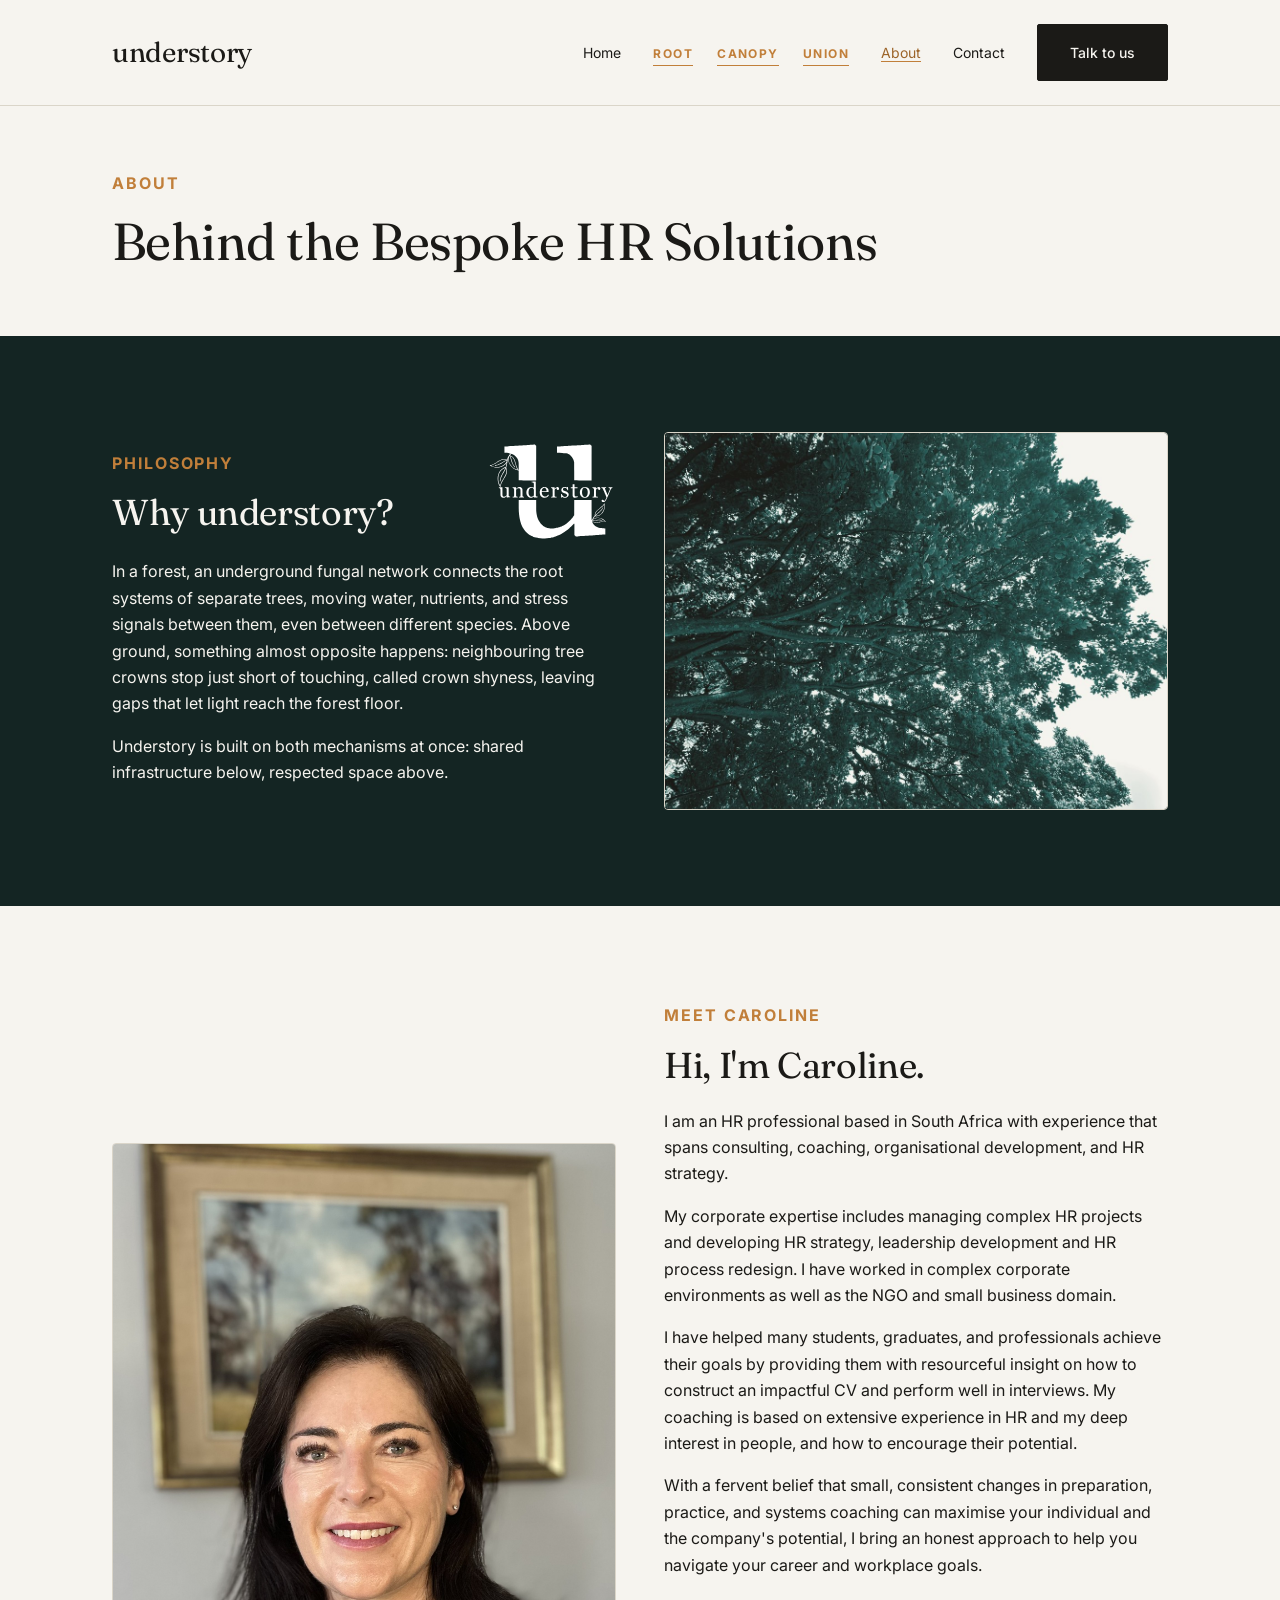
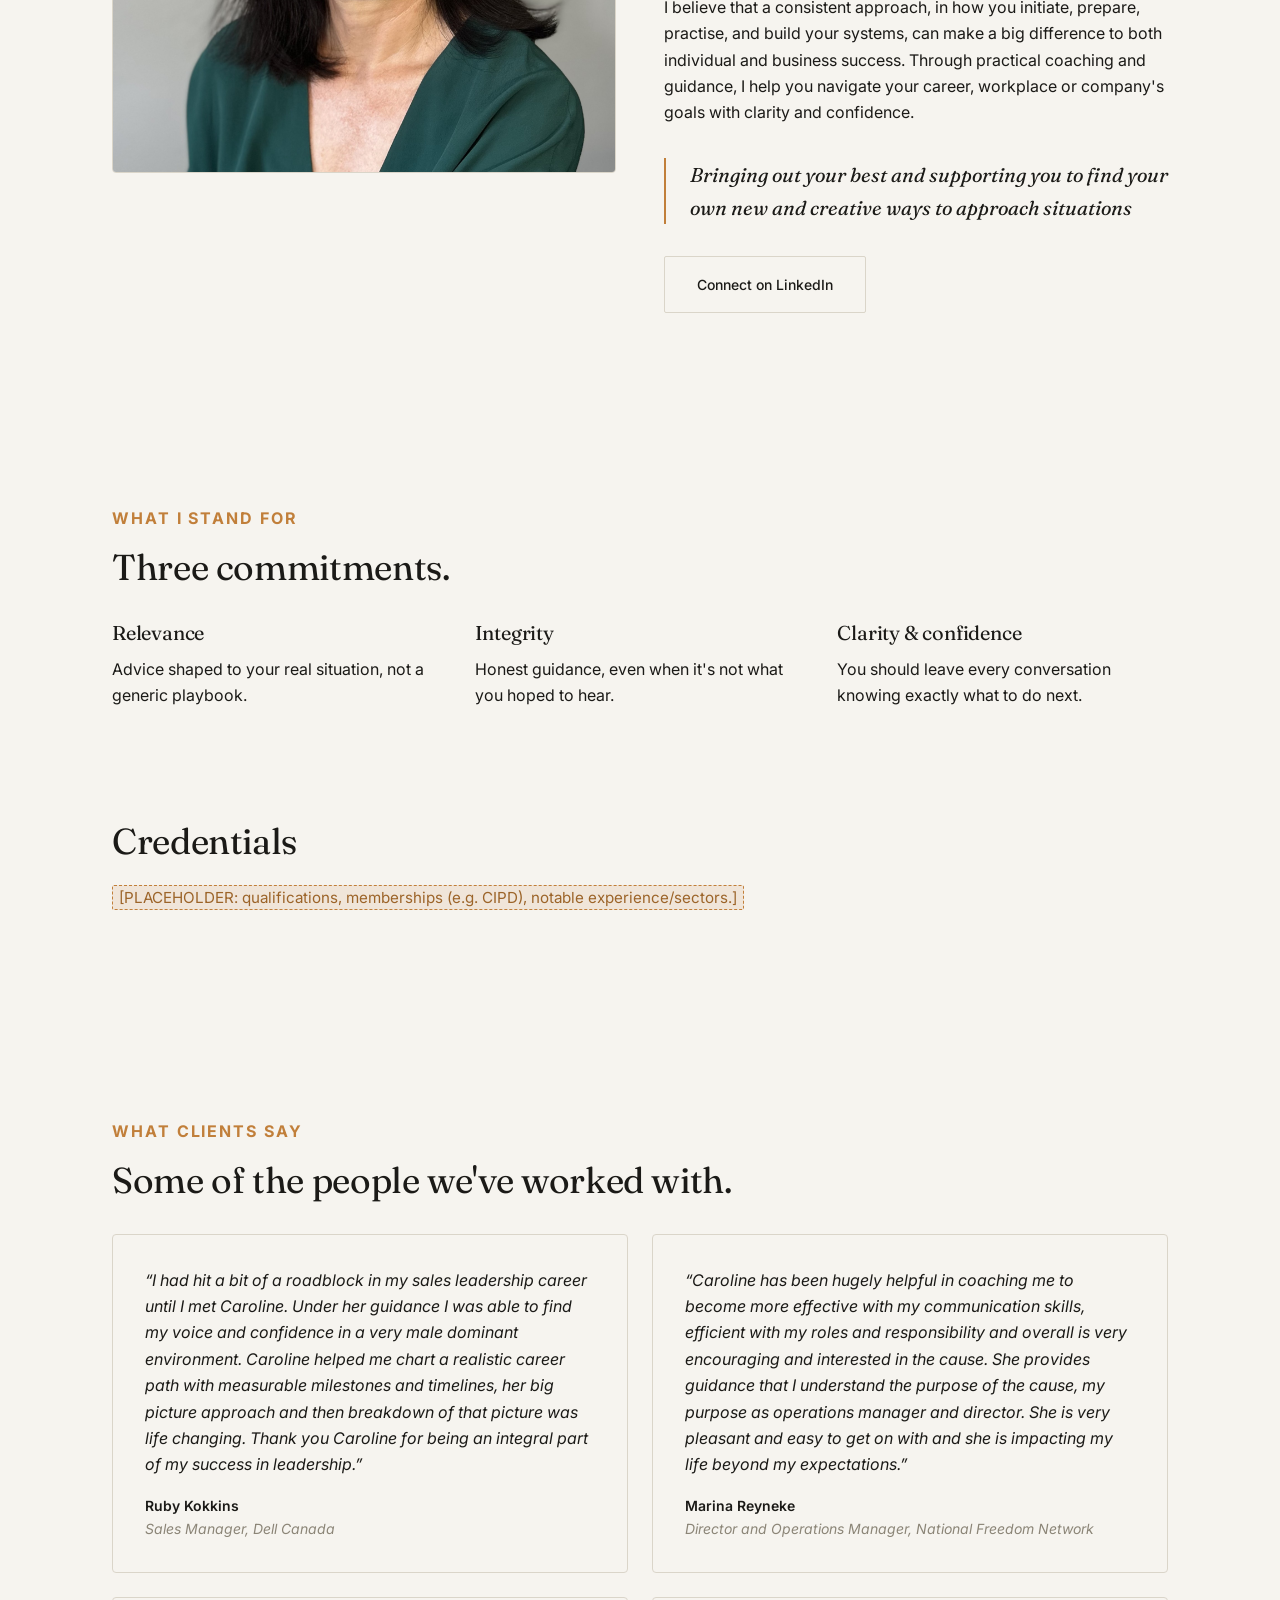
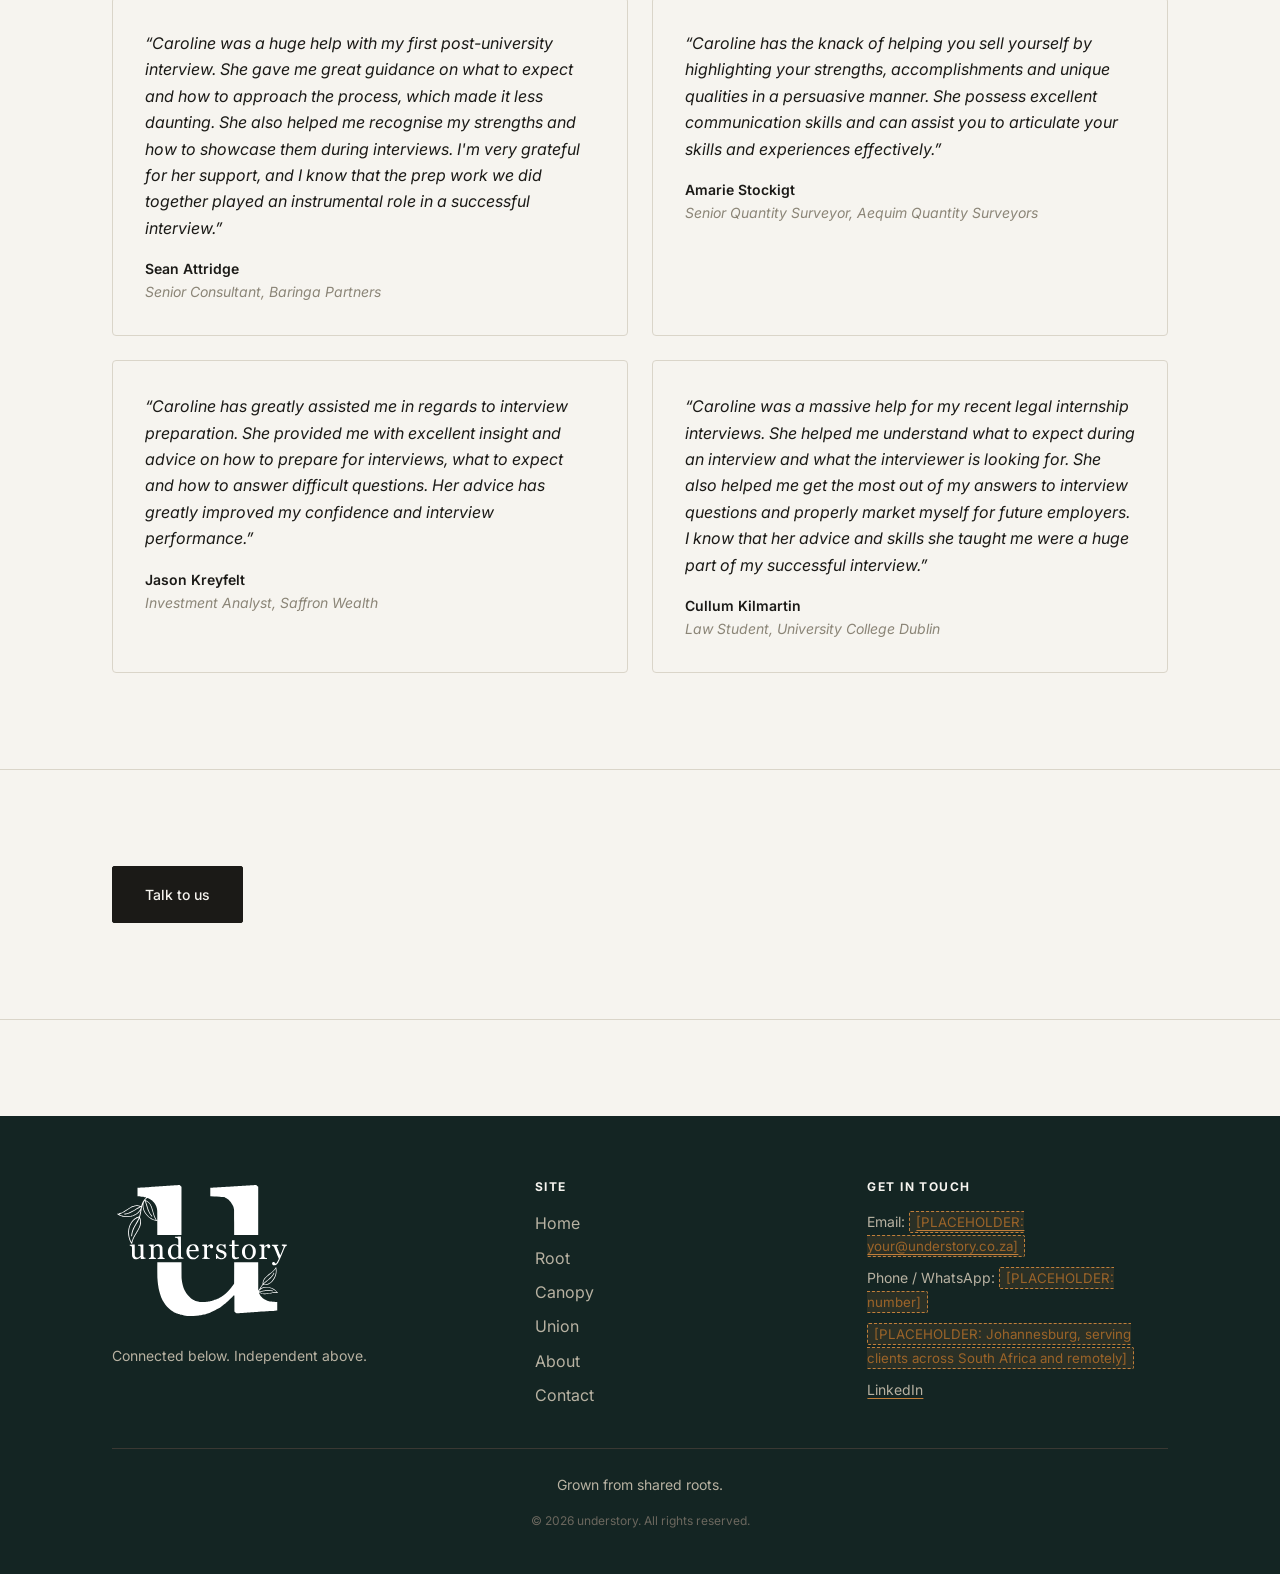
==== about.html @ 4c7e7eee "Add website stuffs" ====
<!DOCTYPE html>
<html lang="en-ZA">
<head>
<meta charset="UTF-8">
<meta name="viewport" content="width=device-width, initial-scale=1.0">
<title>About Caroline | HR Consultant at understory, South Africa</title>
<meta name="description" content="Meet Caroline, founder of understory: a South African HR consultant offering people strategy and career support, built on relevance, integrity, and practical advice.">
<!-- Update every YOURDOMAIN.co.za reference below once a real domain is chosen (matches the placeholder in /CNAME) -->
<link rel="canonical" href="https://YOURDOMAIN.co.za/about.html">
<meta property="og:type" content="profile">
<meta property="og:site_name" content="understory">
<meta property="og:title" content="About Caroline | HR Consultant at understory">
<meta property="og:description" content="Meet Caroline, founder of understory: a South African HR consultant offering people strategy and career support.">
<meta property="og:url" content="https://YOURDOMAIN.co.za/about.html">
<meta property="og:image" content="https://YOURDOMAIN.co.za/images/og-cover.jpg">
<meta name="twitter:card" content="summary_large_image">
<meta name="twitter:title" content="About Caroline | HR Consultant at understory">
<meta name="twitter:description" content="Meet Caroline, founder of understory: a South African HR consultant offering people strategy and career support.">
<meta name="twitter:image" content="https://YOURDOMAIN.co.za/images/og-cover.jpg">
<link rel="icon" type="image/svg+xml" href="images/favicon.svg">
<link rel="icon" type="image/png" href="images/favicon.png">
<link rel="preconnect" href="https://fonts.googleapis.com">
<link rel="preconnect" href="https://fonts.gstatic.com" crossorigin>
<link href="https://fonts.googleapis.com/css2?family=Fraunces:opsz,wght@9..144,300;9..144,400;9..144,500;9..144,600&family=Inter:wght@400;500;600;700&display=swap" rel="stylesheet">
<link rel="stylesheet" href="styles.css">
</head>
<body>

<header class="site-header">
  <div class="container">
    <a href="index.html" class="logo">understory</a>
    <nav class="main-nav" aria-label="Primary">
      <ul class="nav-links">
        <li><a href="index.html">Home</a></li>
        <li>
          <ul class="nav-services" aria-label="Service lines">
            <li><a href="services.html#root" class="service-label">Root</a></li>
            <li><a href="services.html#canopy" class="service-label">Canopy</a></li>
            <li><a href="services.html#union" class="service-label">Union</a></li>
          </ul>
        </li>
        <li><a href="about.html" aria-current="page">About</a></li>
        <li><a href="contact.html">Contact</a></li>
      </ul>
      <div class="nav-cta"><a href="contact.html" class="btn-primary">Talk to us</a></div>
    </nav>
    <button class="nav-toggle" aria-label="Toggle navigation menu" aria-expanded="false">
      <span></span><span></span><span></span>
    </button>
  </div>
</header>

<main>

  <section class="page-hero container">
    <span class="eyebrow">About</span>
    <h1>Behind the Bespoke HR Solutions</h1>
  </section>

  <!-- The one-time biology explanation (per brand guidelines §3: explained once, here, never re-referenced as jargon elsewhere) -->
  <section id="philosophy" class="section-tinted">
    <div class="container split reverse">
      <div>
        <div class="philosophy-head">
          <div>
            <span class="eyebrow">Philosophy</span>
            <h2>Why understory?</h2>
          </div>
          <img class="philosophy-logo" src="images/logo/understory-logo-white.svg" width="1439" height="1124" loading="lazy" alt="understory logo">
        </div>
        <p>In a forest, an underground fungal network connects the root systems of separate trees, moving water, nutrients, and stress signals between them, even between different species. Above ground, something almost opposite happens: neighbouring tree crowns stop just short of touching, called crown shyness, leaving gaps that let light reach the forest floor.</p>
        <p>Understory is built on both mechanisms at once: shared infrastructure below, respected space above.</p>
      </div>
      <div class="split-media">
        <figure class="photo-block" style="margin:0;">
          <img src="images/about-biology.jpg" width="800" height="600" loading="lazy"
               class="photo-crop ratio-4-3"
               alt="Duotone photograph looking up through a tree canopy, showing branches and gaps of open sky between crowns">
        </figure>
      </div>
    </div>
  </section>

  <section class="container split">
    <div class="split-media">
      <figure class="photo-block">
        <img src="images/caroline.jpg" width="800" height="1000" loading="lazy"
             class="photo-crop ratio-4-5"
             alt="Caroline, founder of understory">
      </figure>
    </div>
    <div>
      <span class="eyebrow">Meet Caroline</span>
      <h2>Hi, I'm Caroline.</h2>
      <p>I am an HR professional based in South Africa with experience that spans consulting, coaching, organisational development, and HR strategy.</p>
      <p>My corporate expertise includes managing complex HR projects and developing HR strategy, leadership development and HR process redesign. I have worked in complex corporate environments as well as the NGO and small business domain.</p>
      <p>I have helped many students, graduates, and professionals achieve their goals by providing them with resourceful insight on how to construct an impactful CV and perform well in interviews. My coaching is based on extensive experience in HR and my deep interest in people, and how to encourage their potential.</p>
      <p>With a fervent belief that small, consistent changes in preparation, practice, and systems coaching can maximise your individual and the company's potential, I bring an honest approach to help you navigate your career and workplace goals.</p>
      <p>I believe that a consistent approach, in how you initiate, prepare, practise, and build your systems, can make a big difference to both individual and business success. Through practical coaching and guidance, I help you navigate your career, workplace or company's goals with clarity and confidence.</p>
      <blockquote style="border-left:2px solid var(--color-accent); padding-left:var(--space-3); font-family:var(--font-display); font-style:italic; font-size:var(--text-lg); margin:var(--space-4) 0;">
        Bringing out your best and supporting you to find your own new and creative ways to approach situations
      </blockquote>
      <a href="https://www.linkedin.com/in/caroline-norton-2847018a/" target="_blank" rel="noopener" class="btn-secondary">Connect on LinkedIn</a>
    </div>
  </section>

  <!-- What I stand for -->
  <section class="container">
    <div class="section-heading"><span class="eyebrow">What I stand for</span><h2>Three commitments.</h2></div>
    <div class="value-props">
      <div class="value-prop">
        <h3>Relevance</h3>
        <p>Advice shaped to your real situation, not a generic playbook.</p>
      </div>
      <div class="value-prop">
        <h3>Integrity</h3>
        <p>Honest guidance, even when it's not what you hoped to hear.</p>
      </div>
      <div class="value-prop">
        <h3>Clarity &amp; confidence</h3>
        <p>You should leave every conversation knowing exactly what to do next.</p>
      </div>
    </div>
  </section>

  <!-- Credentials -->
  <section class="container" style="padding-top:0;">
    <h2>Credentials</h2>
    <p><span class="needs-text">[PLACEHOLDER: qualifications, memberships (e.g. CIPD), notable experience/sectors.]</span></p>
  </section>

  <!-- Testimonials -->
  <section class="container" id="testimonials">
    <div class="section-heading"><span class="eyebrow">What clients say</span><h2>Some of the people we've worked with.</h2></div>
    <div class="testimonial-grid">

      <blockquote class="testimonial-card">
        <p class="quote">&ldquo;I had hit a bit of a roadblock in my sales leadership career until I met Caroline. Under her guidance I was able to find my voice and confidence in a very male dominant environment. Caroline helped me chart a realistic career path with measurable milestones and timelines, her big picture approach and then breakdown of that picture was life changing. Thank you Caroline for being an integral part of my success in leadership.&rdquo;</p>
        <footer class="attribution">Ruby Kokkins<span>Sales Manager, Dell Canada</span></footer>
      </blockquote>

      <blockquote class="testimonial-card">
        <p class="quote">&ldquo;Caroline has been hugely helpful in coaching me to become more effective with my communication skills, efficient with my roles and responsibility and overall is very encouraging and interested in the cause. She provides guidance that I understand the purpose of the cause, my purpose as operations manager and director. She is very pleasant and easy to get on with and she is impacting my life beyond my expectations.&rdquo;</p>
        <footer class="attribution">Marina Reyneke<span>Director and Operations Manager, National Freedom Network</span></footer>
      </blockquote>

      <blockquote class="testimonial-card">
        <p class="quote">&ldquo;Caroline was a huge help with my first post-university interview. She gave me great guidance on what to expect and how to approach the process, which made it less daunting. She also helped me recognise my strengths and how to showcase them during interviews. I'm very grateful for her support, and I know that the prep work we did together played an instrumental role in a successful interview.&rdquo;</p>
        <footer class="attribution">Sean Attridge<span>Senior Consultant, Baringa Partners</span></footer>
      </blockquote>

      <blockquote class="testimonial-card">
        <p class="quote">&ldquo;Caroline has the knack of helping you sell yourself by highlighting your strengths, accomplishments and unique qualities in a persuasive manner. She possess excellent communication skills and can assist you to articulate your skills and experiences effectively.&rdquo;</p>
        <footer class="attribution">Amarie Stockigt<span>Senior Quantity Surveyor, Aequim Quantity Surveyors</span></footer>
      </blockquote>

      <blockquote class="testimonial-card">
        <p class="quote">&ldquo;Caroline has greatly assisted me in regards to interview preparation. She provided me with excellent insight and advice on how to prepare for interviews, what to expect and how to answer difficult questions. Her advice has greatly improved my confidence and interview performance.&rdquo;</p>
        <footer class="attribution">Jason Kreyfelt<span>Investment Analyst, Saffron Wealth</span></footer>
      </blockquote>

      <blockquote class="testimonial-card">
        <p class="quote">&ldquo;Caroline was a massive help for my recent legal internship interviews. She helped me understand what to expect during an interview and what the interviewer is looking for. She also helped me get the most out of my answers to interview questions and properly market myself for future employers. I know that her advice and skills she taught me were a huge part of my successful interview.&rdquo;</p>
        <footer class="attribution">Cullum Kilmartin<span>Law Student, University College Dublin</span></footer>
      </blockquote>

    </div>
  </section>

  <section class="cta-band">
    <div class="container">
      <a href="contact.html" class="btn-primary">Talk to us</a>
    </div>
  </section>

</main>

<footer class="site-footer">
  <div class="container">
    <div class="footer-grid">
      <div class="footer-brand">
        <a href="index.html" class="footer-logo" aria-label="understory home"><img src="images/logo/understory-logo-white.svg" width="180" height="141" alt="understory"></a>
        <p>Connected below. Independent above.</p>
      </div>
      <div>
        <h3>Site</h3>
        <ul class="footer-nav">
          <li><a href="index.html">Home</a></li>
          <li><a href="services.html#root">Root</a></li>
          <li><a href="services.html#canopy">Canopy</a></li>
          <li><a href="services.html#union">Union</a></li>
          <li><a href="about.html">About</a></li>
          <li><a href="contact.html">Contact</a></li>
        </ul>
      </div>
      <div>
        <h3>Get in touch</h3>
        <ul class="footer-contact">
          <li>Email: <a href="mailto:hello@understory.example"><span class="needs-text">[PLACEHOLDER: your@understory.co.za]</span></a></li>
          <li>Phone / WhatsApp: <span class="needs-text">[PLACEHOLDER: number]</span></li>
          <li><span class="needs-text">[PLACEHOLDER: Johannesburg, serving clients across South Africa and remotely]</span></li>
          <li><a href="https://www.linkedin.com/in/caroline-norton-2847018a/" target="_blank" rel="noopener">LinkedIn</a></li>
        </ul>
      </div>
    </div>
    <div class="footer-story">
      <p>Grown from shared roots.</p>
      <p class="copyright">&copy; 2026 understory. All rights reserved.</p>
    </div>
  </div>
</footer>

<script src="main.js"></script>
</body>
</html>
---- styles.css ----
/* ==========================================================================
   understory: shared stylesheet
   Tokens and component patterns per understory-brand-guidelines.md.
   Palette: warm ink/paper neutrals plus amber and teal accents (not green,
   see brand guide §4.2). Type: Fraunces (display), Inter (body), IBM Plex
   Mono (service-label / eyebrow accent only).
   ========================================================================== */

:root {
  /* Color */
  --color-ink: #1B1A17;
  --color-paper: #F6F4EF;
  --color-accent: #C17F3A;
  --color-accent-dark: #9C6429;
  --color-teal: #2F6B67;       /* secondary accent: passes AA for body text on paper (~5.5:1), unlike amber */
  --color-teal-dark: #1F4A47;
  --color-teal-deep: #142523;  /* near-ink: used for dark section backgrounds */
  --color-teal-light: #C9E4E0; /* pale teal: photo highlight tone */
  --color-teal-tint: #E2EFED;  /* very pale teal wash: light section backgrounds */
  --color-line: #DAD5C9;
  --color-muted: #8B8577;
  --color-muted-dark: #B8B2A2;
  --color-success: #4B7A51;
  --color-error: #B4483A;

  /* Type */
  --font-display: 'Fraunces', Georgia, serif;
  --font-body: 'Inter', -apple-system, BlinkMacSystemFont, sans-serif;
  --font-label: 'Inter', -apple-system, BlinkMacSystemFont, sans-serif; /* was IBM Plex Mono; swapped to a bold uppercase sans at the client's request, see README */
  --text-xs: 0.75rem;
  --text-sm: 0.875rem;
  --text-base: 1rem;
  --text-lg: 1.25rem;
  --text-xl: 1.75rem;
  --text-2xl: 2.25rem;
  --text-3xl: 3.25rem;

  /* Space */
  --space-1: 0.5rem;
  --space-2: 1rem;
  --space-3: 1.5rem;
  --space-4: 2rem;
  --space-5: 3rem;
  --space-6: 4rem;
  --space-7: 6rem;
  --space-8: 8rem;
  --content-max-width: 1120px;

  /* Shape */
  --radius-sm: 2px;
  --radius-md: 4px;
  --border-hairline: 1px solid var(--color-line);
}

/* ---------- Reset ---------- */
* { box-sizing: border-box; }
html { scroll-behavior: smooth; }
body {
  margin: 0;
  font-family: var(--font-body);
  font-size: var(--text-base);
  color: var(--color-ink);
  background: var(--color-paper);
  line-height: 1.65;
  -webkit-font-smoothing: antialiased;
}
img { max-width: 100%; display: block; }
a { color: var(--color-ink); text-decoration-color: var(--color-accent); text-underline-offset: 3px; }
a:hover, a:focus { color: var(--color-accent-dark); }
ul, ol { padding-left: 1.2em; }
h1, h2, h3 {
  font-family: var(--font-display);
  font-weight: 400;
  letter-spacing: -0.01em;
  line-height: 1.15;
  margin: 0 0 0.6em;
  color: var(--color-ink);
}
h1 { font-size: var(--text-3xl); }
h2 { font-size: var(--text-2xl); }
h3 { font-size: var(--text-xl); }
p { margin: 0 0 1em; }
section { padding-block: var(--space-7); }
.container { max-width: var(--content-max-width); margin-inline: auto; padding-inline: var(--space-4); }
.visually-hidden {
  position: absolute;
  width: 1px; height: 1px;
  overflow: hidden;
  clip: rect(0 0 0 0);
  white-space: nowrap;
}
:focus-visible { outline: 2px solid var(--color-accent); outline-offset: 2px; }

/* ---------- Eyebrow / service-label (specimen-label treatment) ---------- */
.eyebrow, .service-label {
  font-family: var(--font-label);
  font-weight: 700;
  text-transform: uppercase;
  letter-spacing: 0.12em;
  color: var(--color-accent);
}
.eyebrow { display: block; margin-bottom: var(--space-2); font-size: var(--text-base); }
.service-label {
  display: inline-block;
  font-size: var(--text-xs);
  border-bottom: 1px solid var(--color-accent);
  padding-bottom: 2px;
  text-decoration: none;
}
.service-label:hover { color: var(--color-accent-dark); border-color: var(--color-accent-dark); }

.service-trio {
  display: flex;
  gap: var(--space-3);
  align-items: baseline;
}

.specimen-caption {
  font-family: var(--font-label);
  font-size: var(--text-xs);
  text-transform: uppercase;
  letter-spacing: 0.1em;
  color: var(--color-muted);
  border-top: var(--border-hairline);
  padding-top: var(--space-1);
  margin-top: var(--space-2);
}

/* ---------- Buttons ---------- */
.btn-primary, .btn-secondary {
  display: inline-flex;
  align-items: center;
  gap: 0.5em;
  font-family: var(--font-body);
  font-weight: 500;
  font-size: var(--text-sm);
  padding: var(--space-2) var(--space-4);
  border-radius: var(--radius-sm);
  cursor: pointer;
  text-decoration: none;
  transition: background 0.15s ease, color 0.15s ease, border-color 0.15s ease;
}
.btn-primary {
  background: var(--color-ink);
  color: var(--color-paper);
  border: 1px solid var(--color-ink);
}
.btn-primary:hover, .btn-primary:focus {
  background: var(--color-accent-dark);
  border-color: var(--color-accent-dark);
  color: var(--color-paper);
}
.btn-secondary {
  background: transparent;
  color: var(--color-ink);
  border: var(--border-hairline);
}
.btn-secondary:hover, .btn-secondary:focus {
  border-color: var(--color-ink);
  color: var(--color-ink);
  background: var(--color-line);
}
/* On dark (ink) sections */
.on-ink .btn-secondary { color: var(--color-paper); border-color: var(--color-muted-dark); }
.on-ink .btn-secondary:hover { background: rgba(246,244,239,0.08); border-color: var(--color-paper); }

/* ---------- Header / Nav ---------- */
.site-header {
  position: sticky;
  top: 0;
  z-index: 100;
  background: var(--color-paper);
  border-bottom: var(--border-hairline);
}
.site-header .container {
  display: flex;
  align-items: center;
  justify-content: space-between;
  padding-block: var(--space-3);
}
.logo {
  font-family: var(--font-display);
  font-size: var(--text-xl);
  font-weight: 400;
  color: var(--color-ink);
  text-decoration: none;
  letter-spacing: -0.01em;
}
.logo:hover { color: var(--color-ink); }

.main-nav { display: flex; align-items: center; gap: var(--space-4); }
.nav-links {
  list-style: none;
  display: flex;
  align-items: baseline;
  gap: var(--space-4);
  margin: 0;
  padding: 0;
}
.nav-links a:not(.service-label) {
  color: var(--color-ink);
  font-family: var(--font-body);
  font-size: var(--text-sm);
  text-decoration: none;
}
.nav-links a:not(.service-label):hover,
.nav-links a[aria-current="page"]:not(.service-label) {
  color: var(--color-accent-dark);
  text-decoration: underline;
  text-decoration-color: var(--color-accent);
}
.nav-services { display: flex; gap: var(--space-3); align-items: baseline; list-style: none; margin: 0; padding: 0; }

.nav-toggle {
  display: none;
  flex-direction: column;
  justify-content: center;
  gap: 5px;
  width: 40px;
  height: 40px;
  border: none;
  background: transparent;
  cursor: pointer;
  padding: 0;
}
.nav-toggle span {
  display: block;
  height: 1.5px;
  width: 26px;
  background: var(--color-ink);
  transition: transform 0.2s ease, opacity 0.2s ease;
}
.nav-toggle[aria-expanded="true"] span:nth-child(1) { transform: translateY(6.5px) rotate(45deg); }
.nav-toggle[aria-expanded="true"] span:nth-child(2) { opacity: 0; }
.nav-toggle[aria-expanded="true"] span:nth-child(3) { transform: translateY(-6.5px) rotate(-45deg); }

/* ---------- Hero ---------- */
.hero { padding-block: var(--space-7) var(--space-6); }
.hero h1 { max-width: 16ch; }
.hero-head {
  display: grid;
  grid-template-columns: 1fr auto;
  align-items: center;
  gap: var(--space-5);
  margin-bottom: var(--space-4);
}
.hero-head h1 { margin-bottom: 0; }
.hero-mark { width: 300px; height: auto; }
.philosophy-head {
  display: flex;
  align-items: center;
  justify-content: space-between;
  flex-wrap: wrap;
  gap: var(--space-3);
  margin-bottom: var(--space-2);
}
.philosophy-head h2 { margin-bottom: 0; }
.philosophy-logo { width: 130px; height: auto; flex-shrink: 0; }
.hero .lead { font-size: var(--text-lg); max-width: 62ch; color: var(--color-ink); margin-bottom: var(--space-4); }
.hero-actions { display: flex; gap: var(--space-3); flex-wrap: wrap; }

.page-hero { padding-block: var(--space-6) var(--space-5); }
.page-hero h1 { margin-bottom: var(--space-2); }
.page-hero .lead { font-size: var(--text-lg); max-width: 62ch; }

/* ---------- Photo treatment (duotone specimen photography) ----------
   Crop-and-zoom, never stretch: object-fit:cover fills the box below by
   cropping the source image (which keeps its own native ratio in the
   file), so no photo is ever non-uniformly scaled to fit. */
.photo-block { margin: var(--space-4) 0; } /* reset the UA default figure margin (1em 40px), which was shrinking the image below its column's full width */
.photo-crop {
  display: block;
  width: 100%;
  height: auto; /* required so aspect-ratio below can compute height; otherwise the width/height HTML attributes (kept for layout-shift prevention) force a mismatched box */
  border-radius: var(--radius-md);
  border: var(--border-hairline);
  object-fit: cover;
  object-position: center;
}
.photo-crop.ratio-4-3 { aspect-ratio: 4 / 3; }
.photo-crop.ratio-3-2 { aspect-ratio: 3 / 2; }
.photo-crop.ratio-7-2 { aspect-ratio: 7 / 2; } /* wide banner: 3.5:1 */
.photo-crop.ratio-4-5 { aspect-ratio: 4 / 5; } /* portrait headshot */
.photo-crop.size-half { max-width: 560px; margin-inline: auto; } /* roughly half the 1120px content column, centred rather than left-stuck */

/* ---------- Placeholder image boxes ---------- */
.img-placeholder {
  display: flex;
  align-items: center;
  justify-content: center;
  text-align: center;
  background: var(--color-line);
  border: 1px dashed var(--color-muted);
  border-radius: var(--radius-md);
  color: var(--color-muted);
  font-size: var(--text-sm);
  padding: var(--space-3);
  min-height: 220px;
  line-height: 1.5;
}
.img-placeholder strong { display: block; color: var(--color-ink); margin-bottom: 4px; }
.img-placeholder.small { min-height: 120px; }

/* ---------- Divider ---------- */
.divider { border: none; border-top: var(--border-hairline); margin-block: var(--space-6); }

/* ---------- Cards ---------- */
.card {
  background: var(--color-paper);
  border: var(--border-hairline);
  border-radius: var(--radius-md);
  padding: var(--space-4);
}

/* ---------- Positioning band ---------- */
.positioning-band { text-align: left; }
.positioning-band p { max-width: 72ch; font-size: var(--text-lg); }

/* ---------- Service line cards (Root / Canopy / Union teaser) ---------- */
.service-grid {
  display: grid;
  grid-template-columns: repeat(3, 1fr);
  gap: var(--space-4);
  margin-top: var(--space-4);
}
.service-card {
  border: var(--border-hairline);
  border-radius: var(--radius-md);
  padding: var(--space-4);
  display: flex;
  flex-direction: column;
  gap: var(--space-2);
}
.service-card h3 { font-size: var(--text-lg); margin-bottom: 0; }
.service-card p { color: var(--color-ink); margin-bottom: var(--space-2); }
.service-card .service-label { align-self: flex-start; }

/* ---------- Who is this for (audience grid) ---------- */
.section-tinted { background: var(--color-teal-deep); color: var(--color-paper); }
.section-tinted h2, .section-tinted h3 { color: var(--color-paper); }
.section-tinted .eyebrow { color: var(--color-accent); }
.section-heading { margin-bottom: var(--space-4); }

/* ---------- Light teal band (homepage "What we do") ---------- */
.section-teal-tint { background: var(--color-teal-tint); }

.audience-grid {
  display: grid;
  grid-template-columns: repeat(4, 1fr);
  gap: var(--space-3);
}
.audience-card {
  border: 1px solid var(--color-muted-dark);
  border-radius: var(--radius-md);
  padding: var(--space-3);
}
.audience-card h3 { font-size: var(--text-base); font-family: var(--font-body); font-weight: 600; margin-bottom: var(--space-2); }
.audience-card ul {
  list-style: none;
  padding: 0;
  margin: 0;
  font-size: var(--text-sm);
  color: var(--color-muted-dark);
}
.audience-card li { margin-bottom: var(--space-1); padding-left: 1em; position: relative; }
.audience-card li::before { content: '\2013'; position: absolute; left: 0; color: var(--color-accent); }

/* ---------- Two-column split ---------- */
.split {
  display: grid;
  grid-template-columns: 1fr 1fr;
  gap: var(--space-5);
  align-items: center;
}
.split.reverse { grid-template-columns: 1fr 1fr; }
.split.reverse .split-media { order: 2; }

/* ---------- Value props ---------- */
.value-props {
  display: grid;
  grid-template-columns: repeat(3, 1fr);
  gap: var(--space-4);
}
.value-prop h3 { font-size: var(--text-lg); }

/* ---------- Testimonials ---------- */
.testimonial-grid {
  display: grid;
  grid-template-columns: repeat(2, 1fr);
  gap: var(--space-3);
}
.testimonial-card {
  border: var(--border-hairline);
  border-radius: var(--radius-md);
  padding: var(--space-4);
  margin: 0;
}
.testimonial-card p.quote { font-style: italic; margin-bottom: var(--space-2); }
.testimonial-card .attribution { font-weight: 600; font-size: var(--text-sm); }
.testimonial-card .attribution span { display: block; font-weight: 400; font-style: italic; color: var(--color-muted); }

/* ---------- Closing CTA band (light, bordered) ---------- */
.cta-band {
  border-top: var(--border-hairline);
  border-bottom: var(--border-hairline);
  text-align: left;
}
.cta-band p { max-width: 60ch; color: var(--color-muted); }

/* ---------- Services page blocks ---------- */
.service-block { padding-block: var(--space-6); }
.service-block + .service-block { border-top: var(--border-hairline); }
.service-block h2 { margin-bottom: var(--space-1); }
.offering-cards {
  display: grid;
  grid-template-columns: repeat(2, 1fr);
  gap: var(--space-4);
  margin-top: var(--space-4);
}
.offering-card { border: var(--border-hairline); border-radius: var(--radius-md); padding: var(--space-4); }
.offering-card .service-label { margin-bottom: var(--space-2); }

.steps-list {
  list-style: none;
  padding: 0;
  display: grid;
  grid-template-columns: repeat(3, 1fr);
  gap: var(--space-4);
  margin: var(--space-4) 0;
}
.steps-list li {
  border: var(--border-hairline);
  border-radius: var(--radius-md);
  padding: var(--space-4);
}

/* ---------- Contact page ---------- */
.contact-layout {
  display: grid;
  grid-template-columns: 1.2fr 0.8fr;
  gap: var(--space-5);
  padding-block: var(--space-3) var(--space-8);
  align-items: flex-start;
}
.contact-form { display: grid; gap: var(--space-3); }
.form-field { display: grid; gap: 6px; }
.form-field label { font-family: var(--font-body); font-weight: 600; font-size: var(--text-sm); color: var(--color-ink); }
.form-field input,
.form-field select,
.form-field textarea {
  font-family: var(--font-body);
  font-size: var(--text-base);
  padding: var(--space-2);
  border: var(--border-hairline);
  border-radius: var(--radius-sm);
  background: var(--color-paper);
  color: var(--color-ink);
}
.form-field input:focus,
.form-field select:focus,
.form-field textarea:focus {
  outline: none;
  border-color: var(--color-accent);
  box-shadow: 0 0 0 3px rgba(193,127,58,0.15);
}
.honeypot-field { position: absolute; left: -9999px; }
.form-reassurance { font-size: var(--text-sm); color: var(--color-muted); margin-top: 4px; }
.contact-details { border: var(--border-hairline); border-radius: var(--radius-md); padding: var(--space-4); }
.contact-details h2 { font-size: var(--text-lg); }
.contact-details ul { list-style: none; padding: 0; margin: 0; }
.contact-details li { margin-bottom: var(--space-2); }
.contact-details .steps { margin-top: var(--space-4); padding-top: var(--space-4); border-top: var(--border-hairline); }

/* ---------- Footer ---------- */
.site-footer { background: var(--color-teal-deep); color: var(--color-muted-dark); padding-block: var(--space-6) var(--space-4); margin-top: var(--space-7); }
.footer-grid { display: grid; grid-template-columns: 1.3fr 1fr 1fr; gap: var(--space-4); margin-bottom: var(--space-4); }
.footer-grid h3 { color: var(--color-paper); font-family: var(--font-label); font-weight: 700; font-size: var(--text-xs); letter-spacing: 0.12em; text-transform: uppercase; margin-bottom: var(--space-2); }
.footer-logo { display: inline-block; margin-bottom: var(--space-2); }
.footer-logo img { width: 180px; height: auto; }
.footer-brand p { color: var(--color-muted-dark); font-size: var(--text-sm); }
.footer-nav { list-style: none; padding: 0; margin: 0; }
.footer-nav li { margin-bottom: var(--space-1); }
.footer-nav a { color: var(--color-muted-dark); text-decoration: none; }
.footer-nav a:hover { color: var(--color-paper); }
.footer-contact { list-style: none; padding: 0; margin: 0; font-size: var(--text-sm); }
.footer-contact li { margin-bottom: var(--space-1); color: var(--color-muted-dark); }
.footer-contact a { color: var(--color-muted-dark); }
.footer-contact a:hover { color: var(--color-paper); }
.footer-story { border-top: 1px solid #3a3833; padding-top: var(--space-3); font-size: var(--text-sm); color: var(--color-muted-dark); text-align: center; }
.footer-story .copyright { margin-top: var(--space-1); color: #6b675e; font-size: var(--text-xs); }

/* ---------- Placeholder text callouts ---------- */
.needs-text {
  background: rgba(193,127,58,0.12);
  border: 1px dashed var(--color-accent);
  color: var(--color-accent-dark);
  padding: 2px 6px;
  border-radius: var(--radius-sm);
  font-size: 0.95em;
}
.on-ink .needs-text { color: var(--color-accent); }

/* ---------- Responsive ---------- */
@media (max-width: 900px) {
  .two-col,
  .value-props,
  .split,
  .split.reverse,
  .testimonial-grid,
  .offering-cards,
  .steps-list,
  .contact-layout,
  .footer-grid,
  .service-grid {
    grid-template-columns: 1fr;
  }
  .split.reverse .split-media { order: 0; }
  .audience-grid { grid-template-columns: repeat(2, 1fr); }
}

@media (max-width: 720px) {
  .hero-head { grid-template-columns: 1fr; gap: var(--space-3); }
  .hero-mark { width: 160px; }
  .main-nav .nav-links,
  .main-nav .nav-cta {
    display: none;
  }
  .main-nav.open .nav-links {
    display: flex;
    flex-direction: column;
    align-items: flex-start;
    gap: var(--space-2);
    position: absolute;
    top: 100%;
    left: 0;
    right: 0;
    background: var(--color-paper);
    border-bottom: var(--border-hairline);
    padding: var(--space-3) var(--space-4) var(--space-4);
  }
  .main-nav.open .nav-services { flex-direction: row; }
  .main-nav.open .nav-cta { display: flex; padding: 0 var(--space-4) var(--space-4); }
  .site-header .container { position: relative; }
  .nav-toggle { display: flex; }
  .audience-grid { grid-template-columns: 1fr; }
}
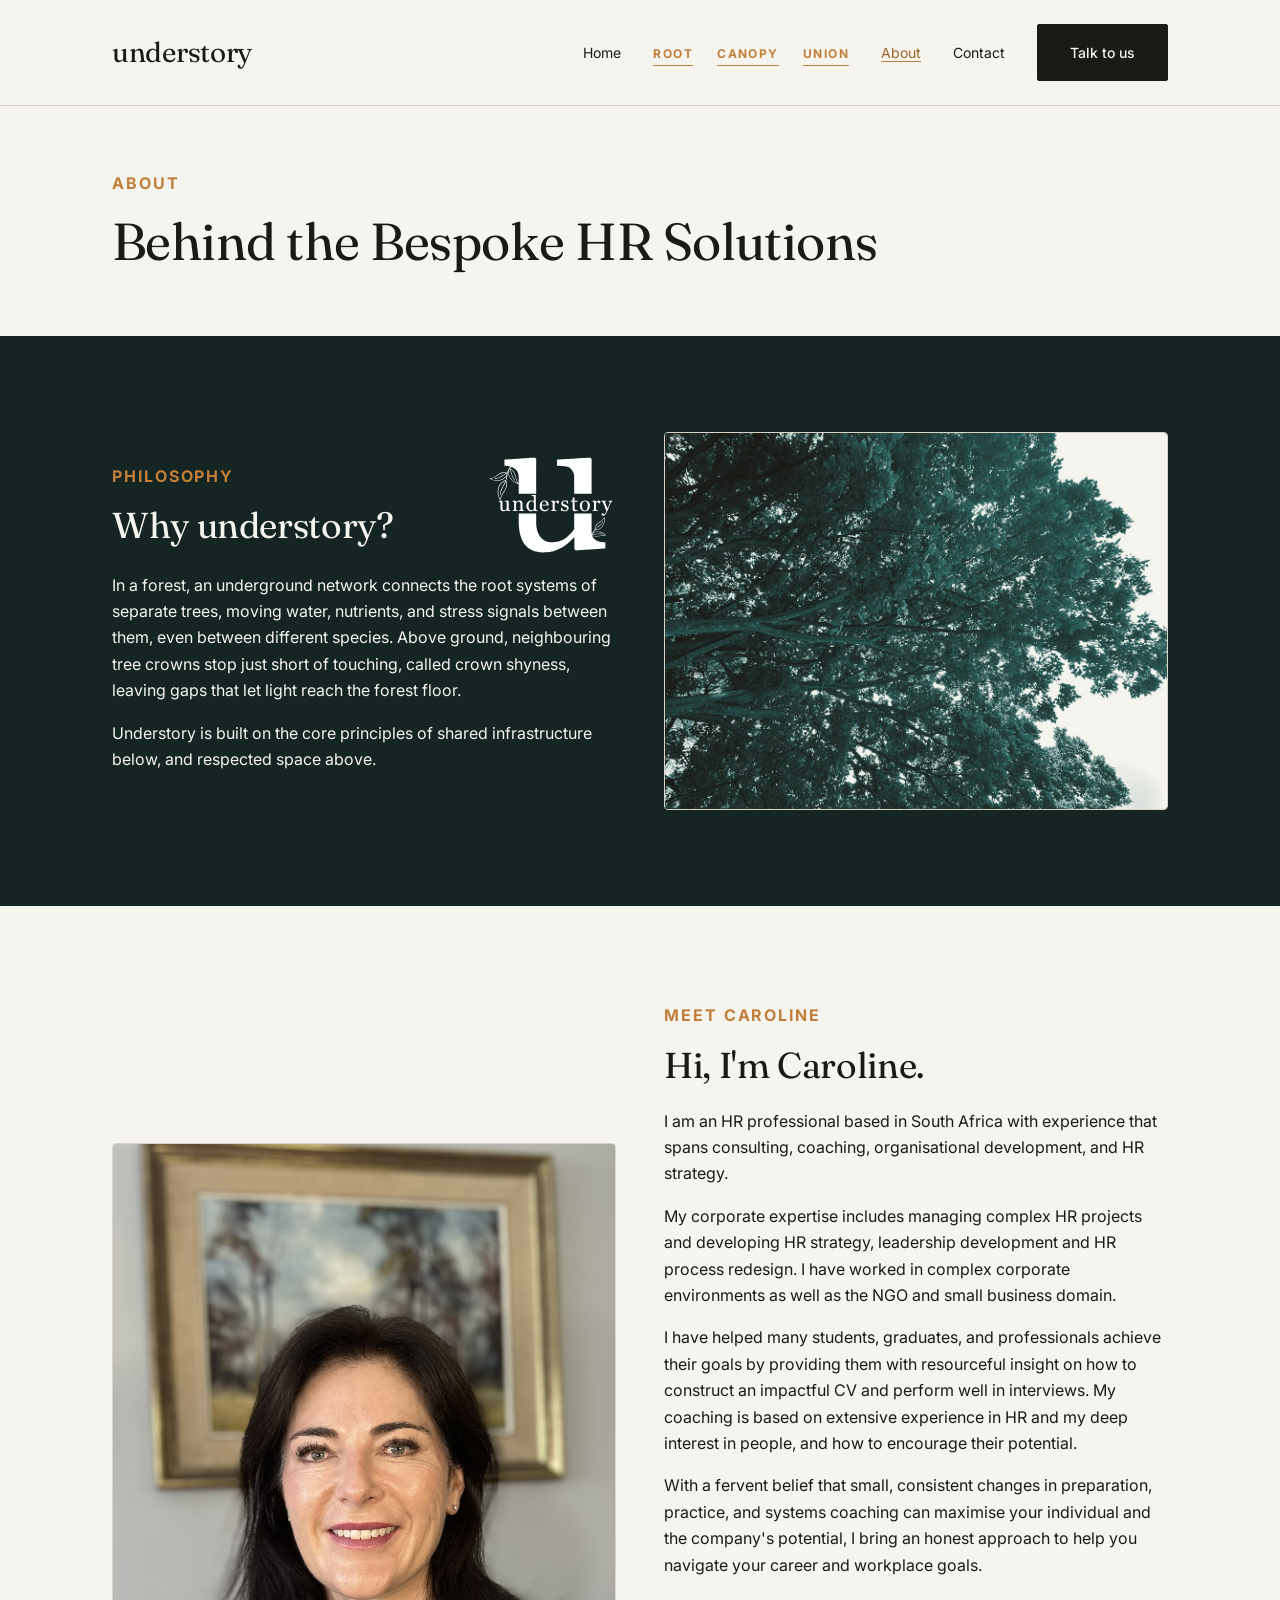
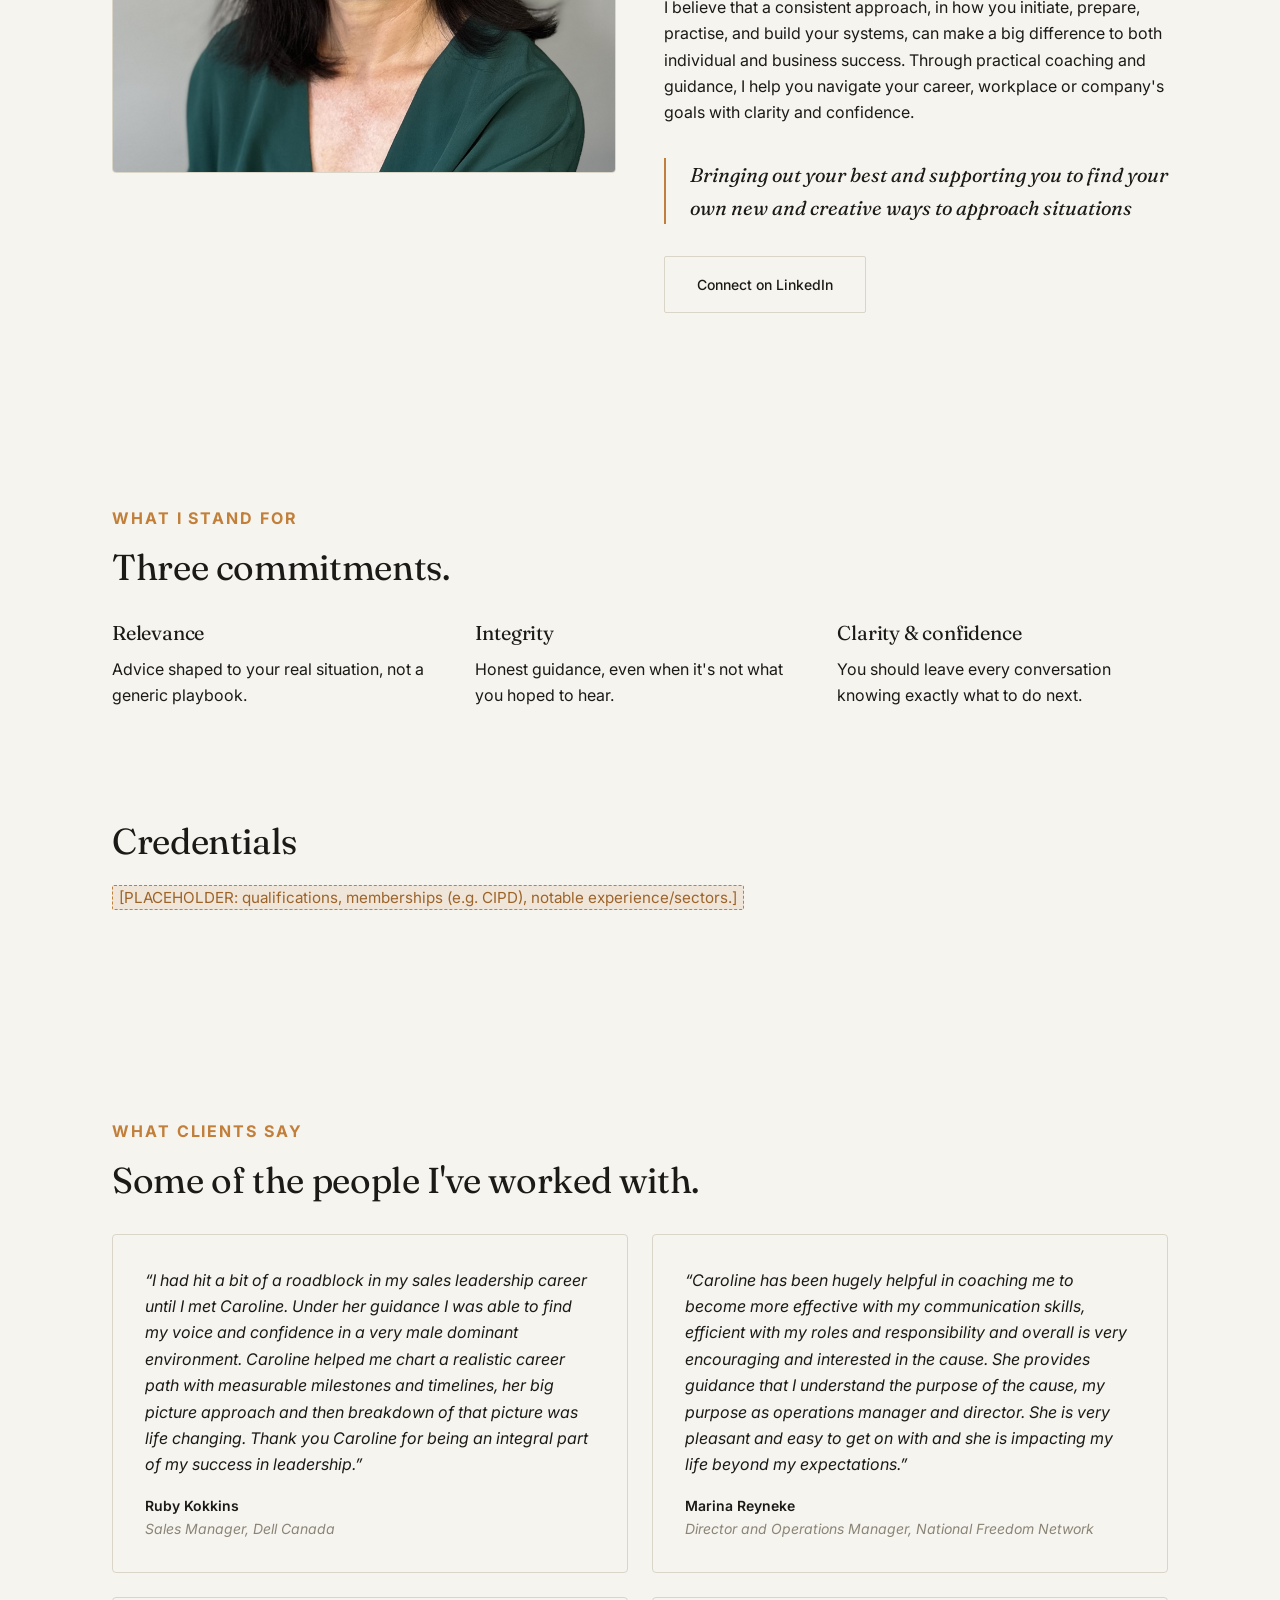
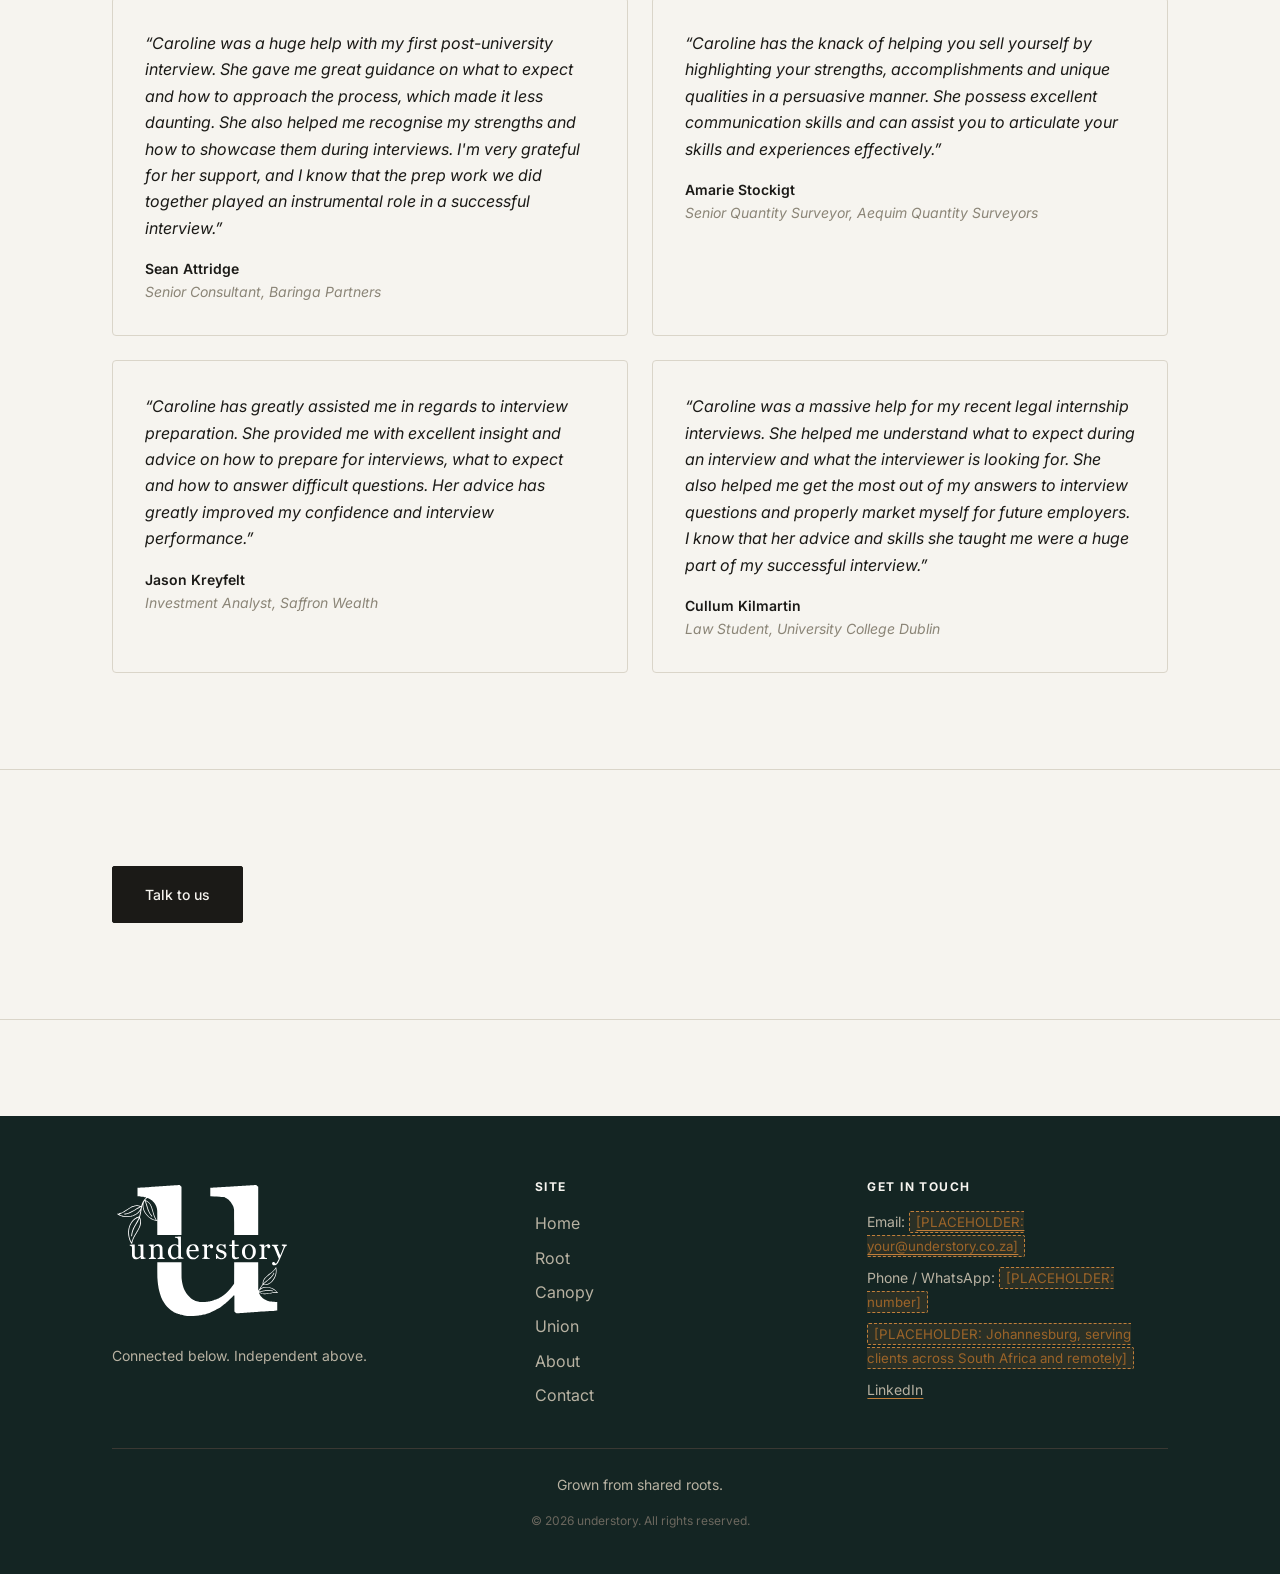
==== commit fc818cae: "Changes to copy on about page" ====
--- a/about.html
+++ b/about.html
@@ -68,8 +68,8 @@
           </div>
           <img class="philosophy-logo" src="images/logo/understory-logo-white.svg" width="1439" height="1124" loading="lazy" alt="understory logo">
         </div>
-        <p>In a forest, an underground fungal network connects the root systems of separate trees, moving water, nutrients, and stress signals between them, even between different species. Above ground, something almost opposite happens: neighbouring tree crowns stop just short of touching, called crown shyness, leaving gaps that let light reach the forest floor.</p>
-        <p>Understory is built on both mechanisms at once: shared infrastructure below, respected space above.</p>
+        <p>In a forest, an underground network connects the root systems of separate trees, moving water, nutrients, and stress signals between them, even between different species. Above ground, neighbouring tree crowns stop just short of touching, called crown shyness, leaving gaps that let light reach the forest floor.</p>
+        <p>Understory is built on the core principles of shared infrastructure below, and respected space above.</p>
       </div>
       <div class="split-media">
         <figure class="photo-block" style="margin:0;">
@@ -131,7 +131,7 @@
 
   <!-- Testimonials -->
   <section class="container" id="testimonials">
-    <div class="section-heading"><span class="eyebrow">What clients say</span><h2>Some of the people we've worked with.</h2></div>
+    <div class="section-heading"><span class="eyebrow">What clients say</span><h2>Some of the people I've worked with.</h2></div>
     <div class="testimonial-grid">
 
       <blockquote class="testimonial-card">
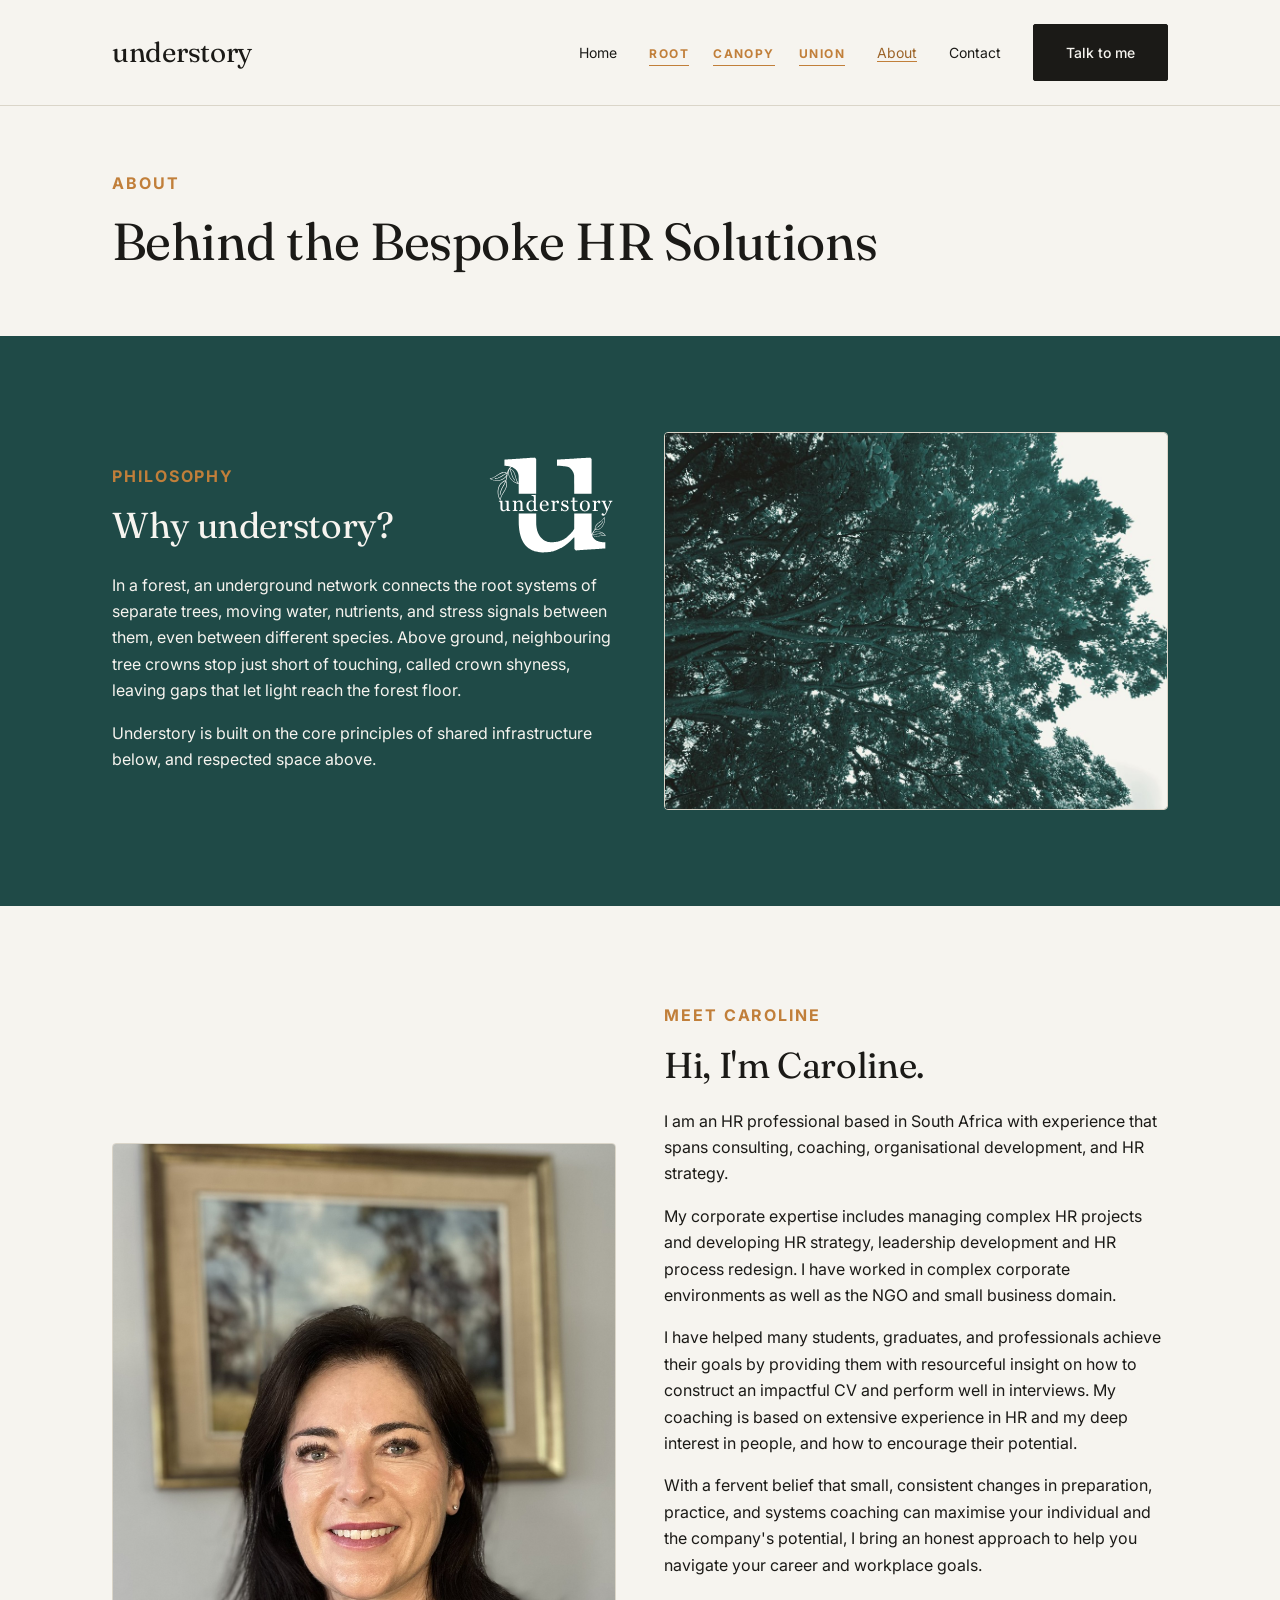
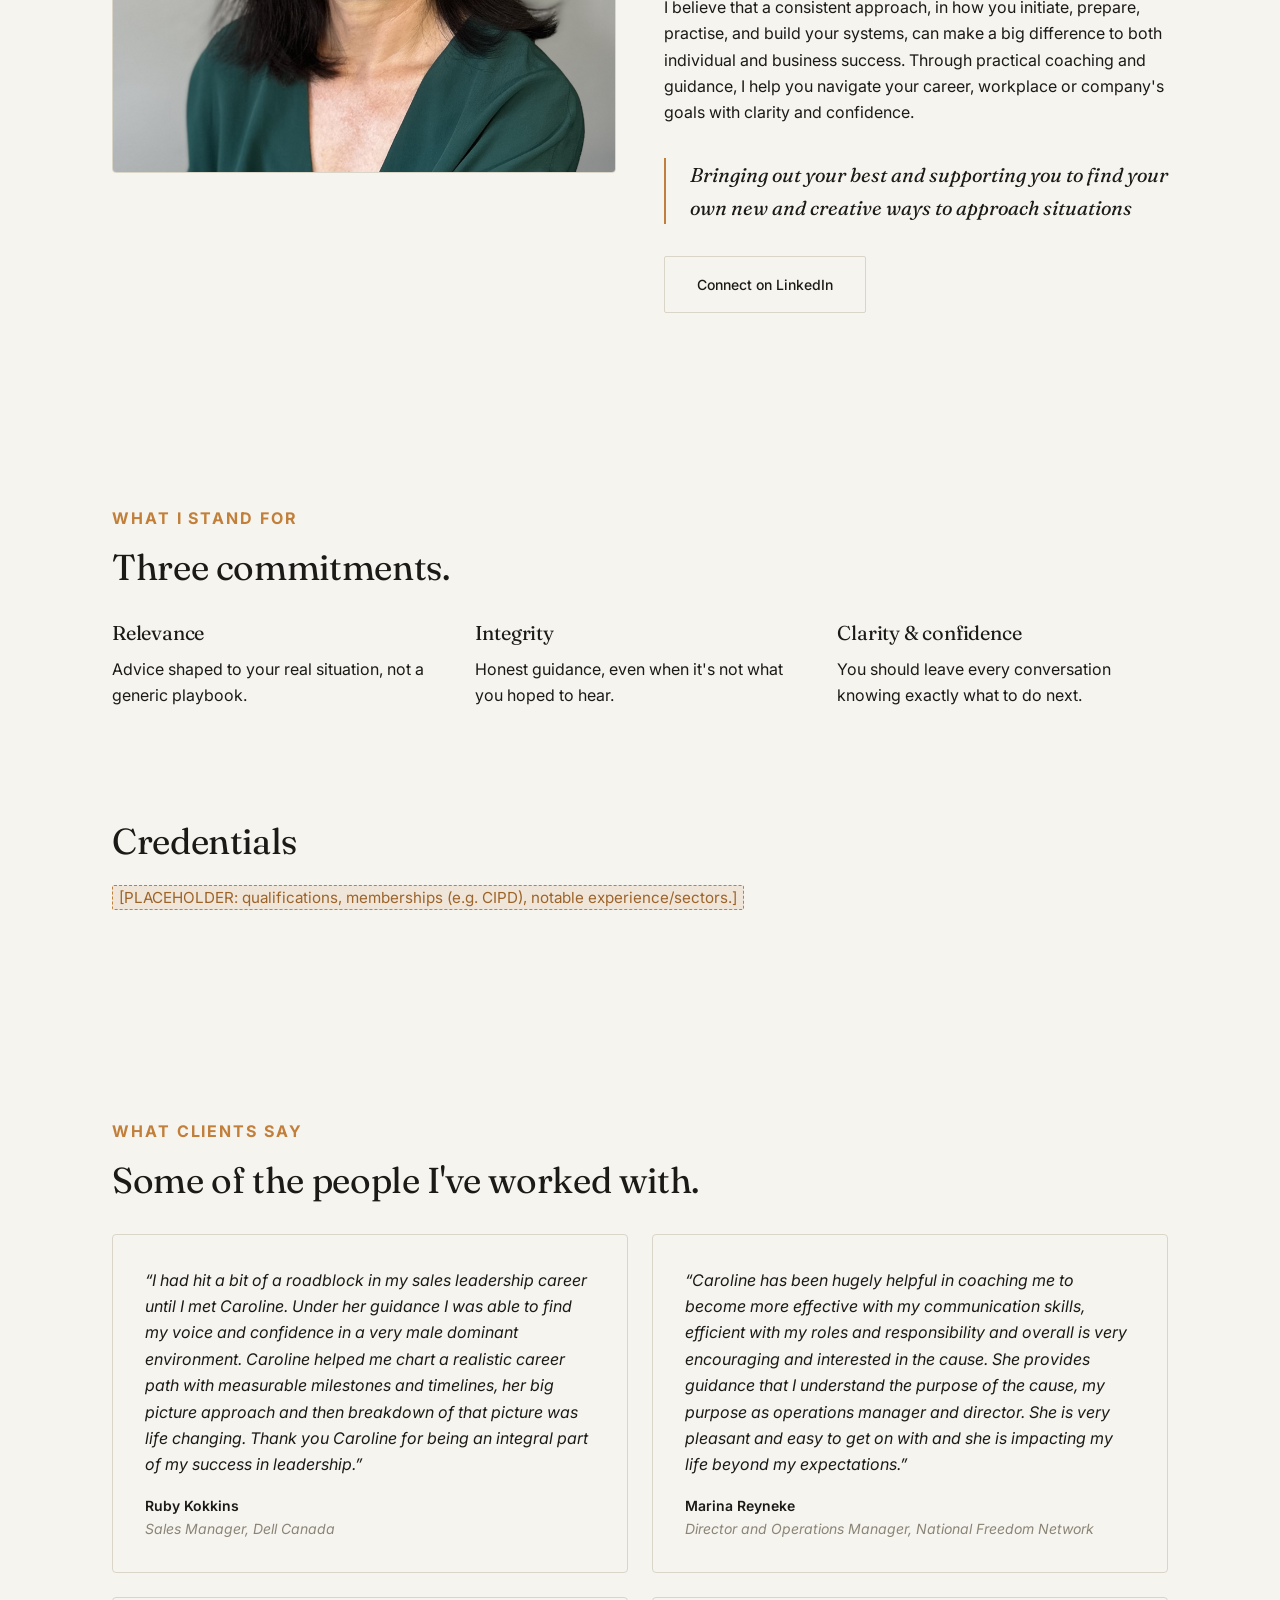
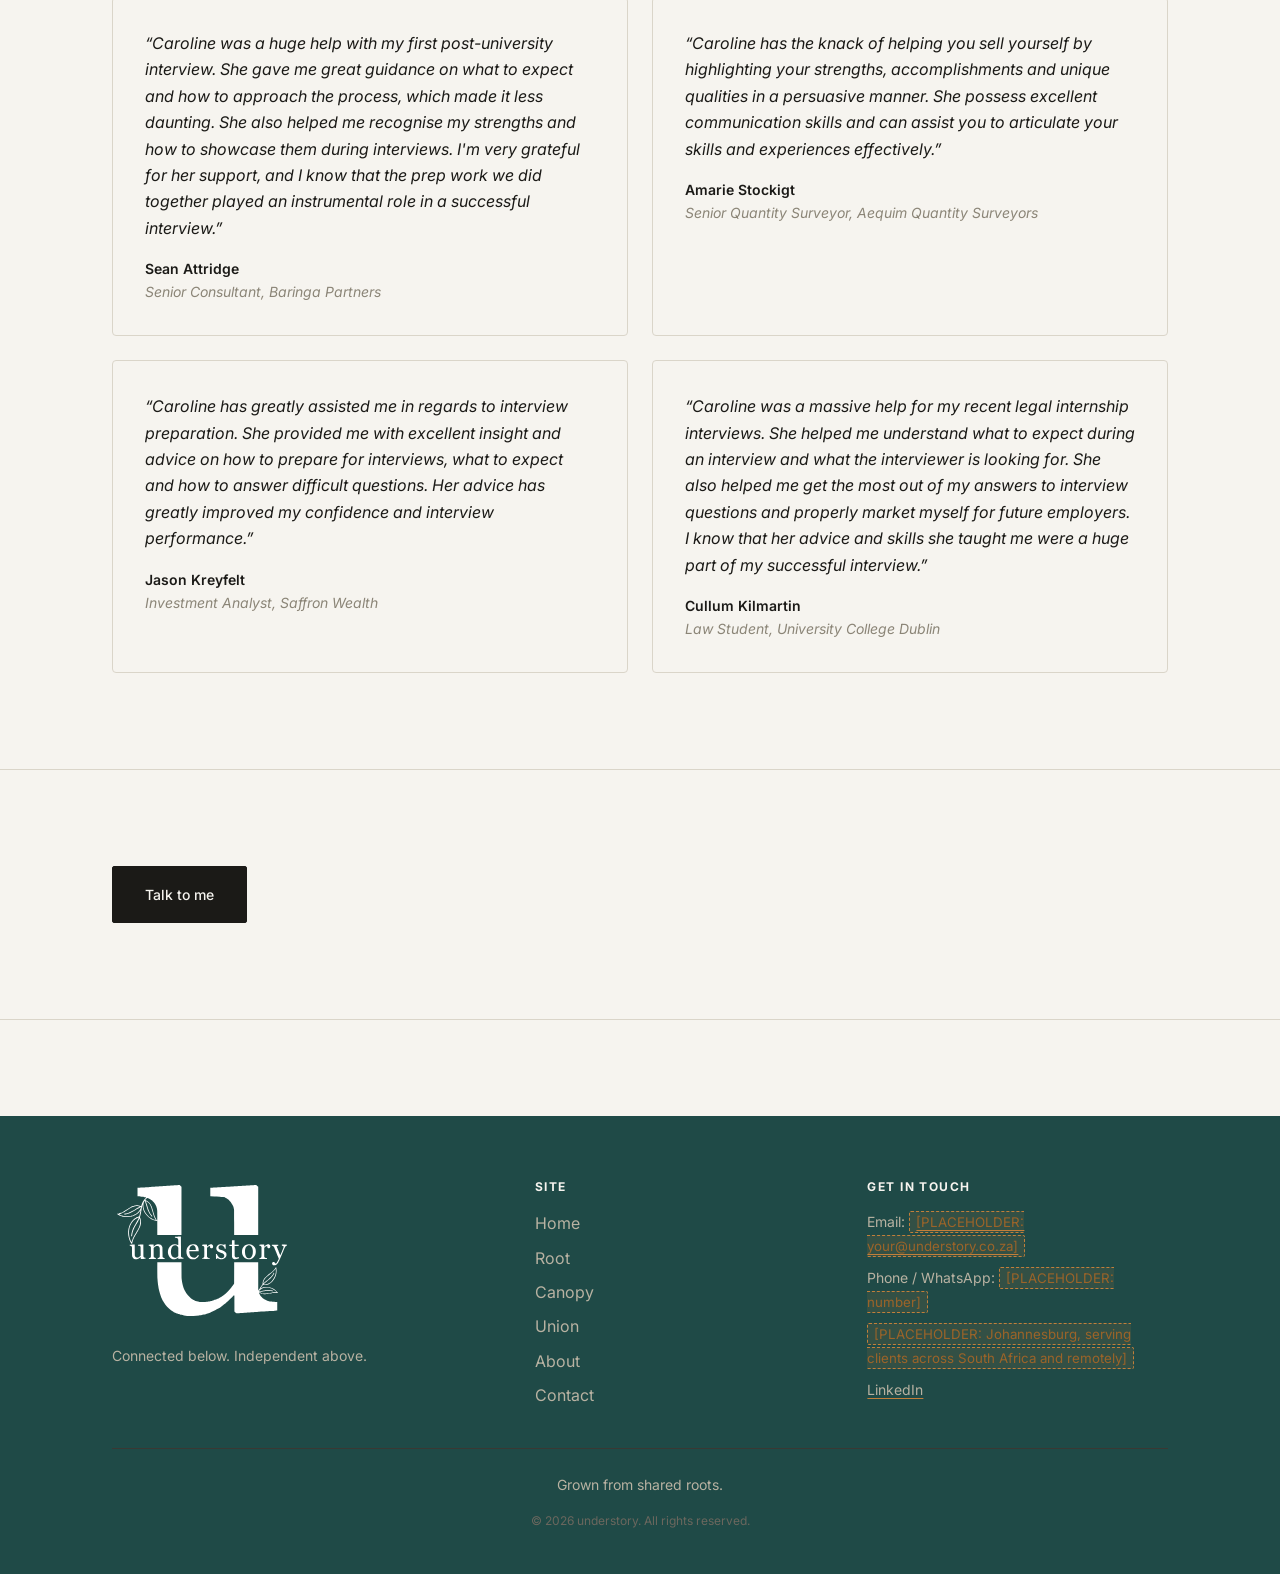
==== commit 97a630a9: "We->I/me" ====
--- a/about.html
+++ b/about.html
@@ -42,7 +42,7 @@
         <li><a href="about.html" aria-current="page">About</a></li>
         <li><a href="contact.html">Contact</a></li>
       </ul>
-      <div class="nav-cta"><a href="contact.html" class="btn-primary">Talk to us</a></div>
+      <div class="nav-cta"><a href="contact.html" class="btn-primary">Talk to me</a></div>
     </nav>
     <button class="nav-toggle" aria-label="Toggle navigation menu" aria-expanded="false">
       <span></span><span></span><span></span>
@@ -169,7 +169,7 @@
 
   <section class="cta-band">
     <div class="container">
-      <a href="contact.html" class="btn-primary">Talk to us</a>
+      <a href="contact.html" class="btn-primary">Talk to me</a>
     </div>
   </section>
 
--- a/styles.css
+++ b/styles.css
@@ -13,8 +13,8 @@
   --color-accent: #C17F3A;
   --color-accent-dark: #9C6429;
   --color-teal: #2F6B67;       /* secondary accent: passes AA for body text on paper (~5.5:1), unlike amber */
-  --color-teal-dark: #1F4A47;
-  --color-teal-deep: #142523;  /* near-ink: used for dark section backgrounds */
+  --color-teal-dark: #326E63;
+  --color-teal-deep: #1F4A47;  /* near-ink: used for dark section backgrounds */ 
   --color-teal-light: #C9E4E0; /* pale teal: photo highlight tone */
   --color-teal-tint: #E2EFED;  /* very pale teal wash: light section backgrounds */
   --color-line: #DAD5C9;
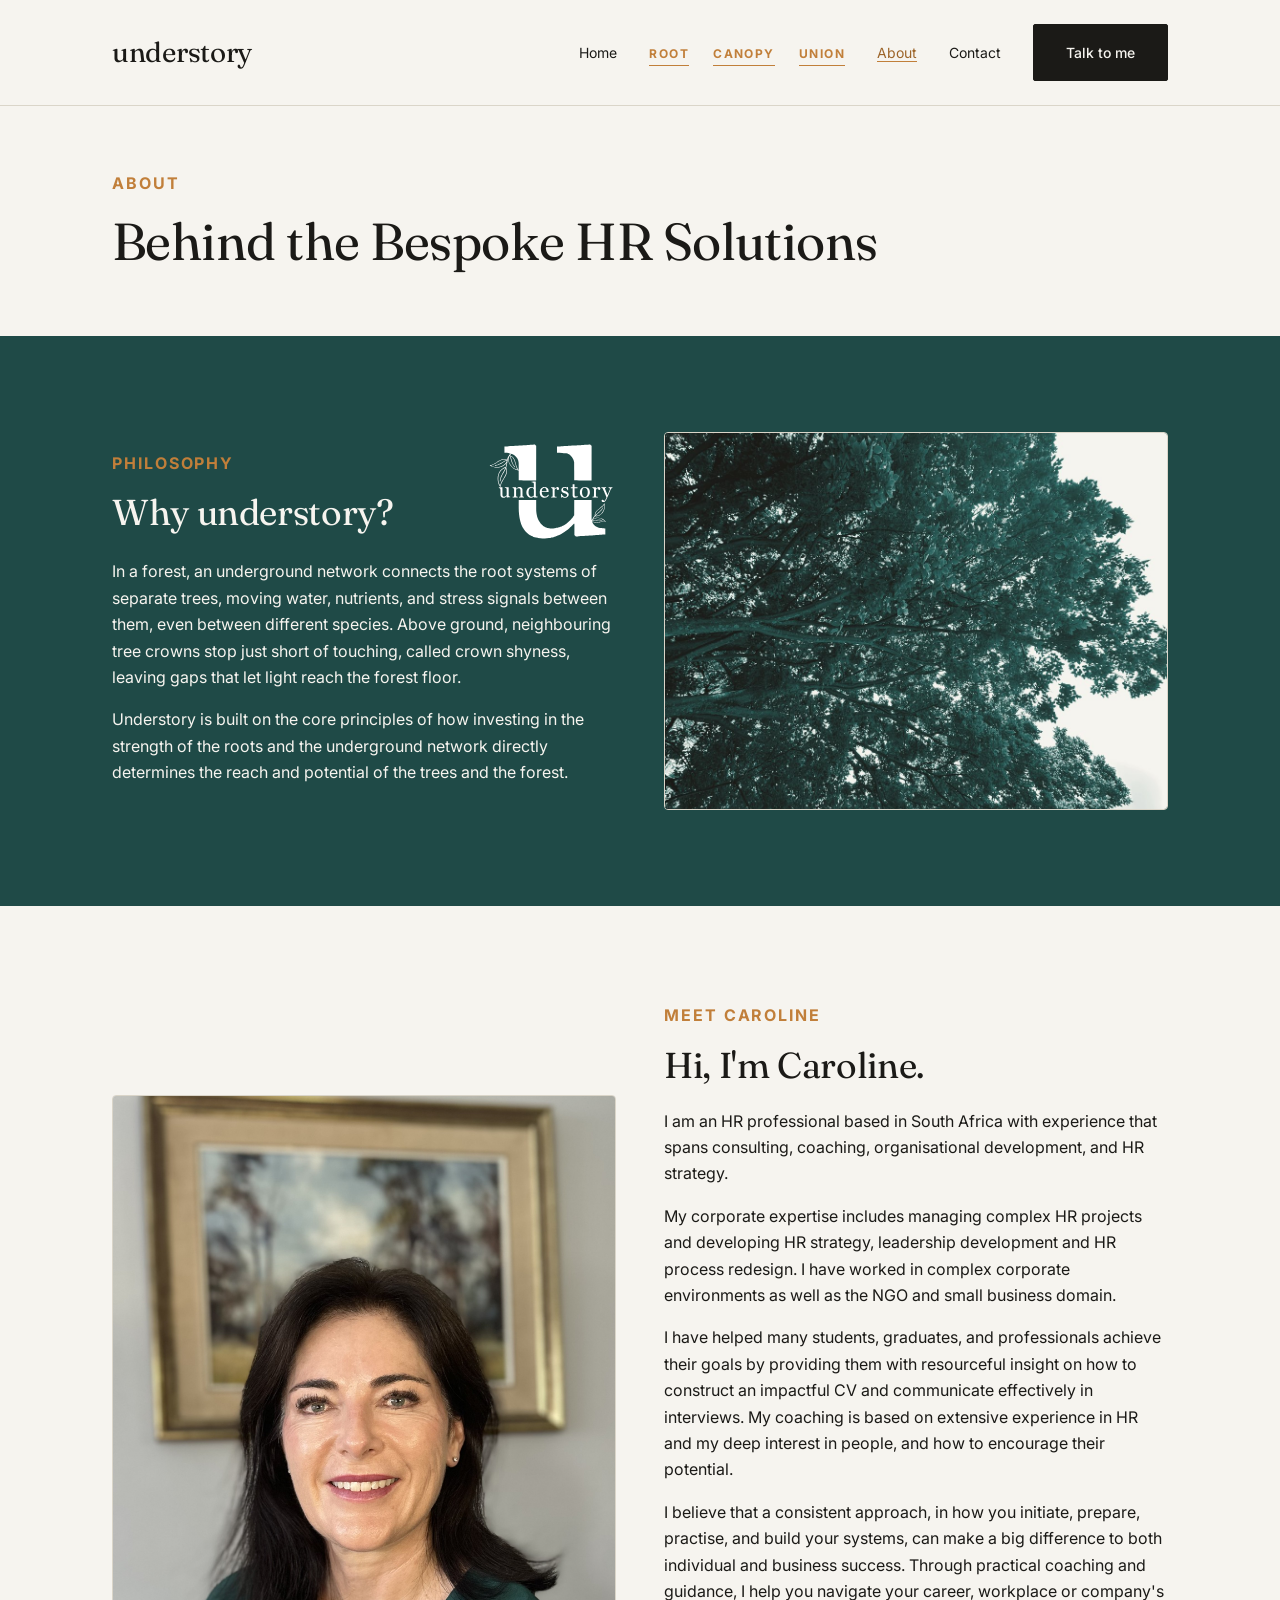
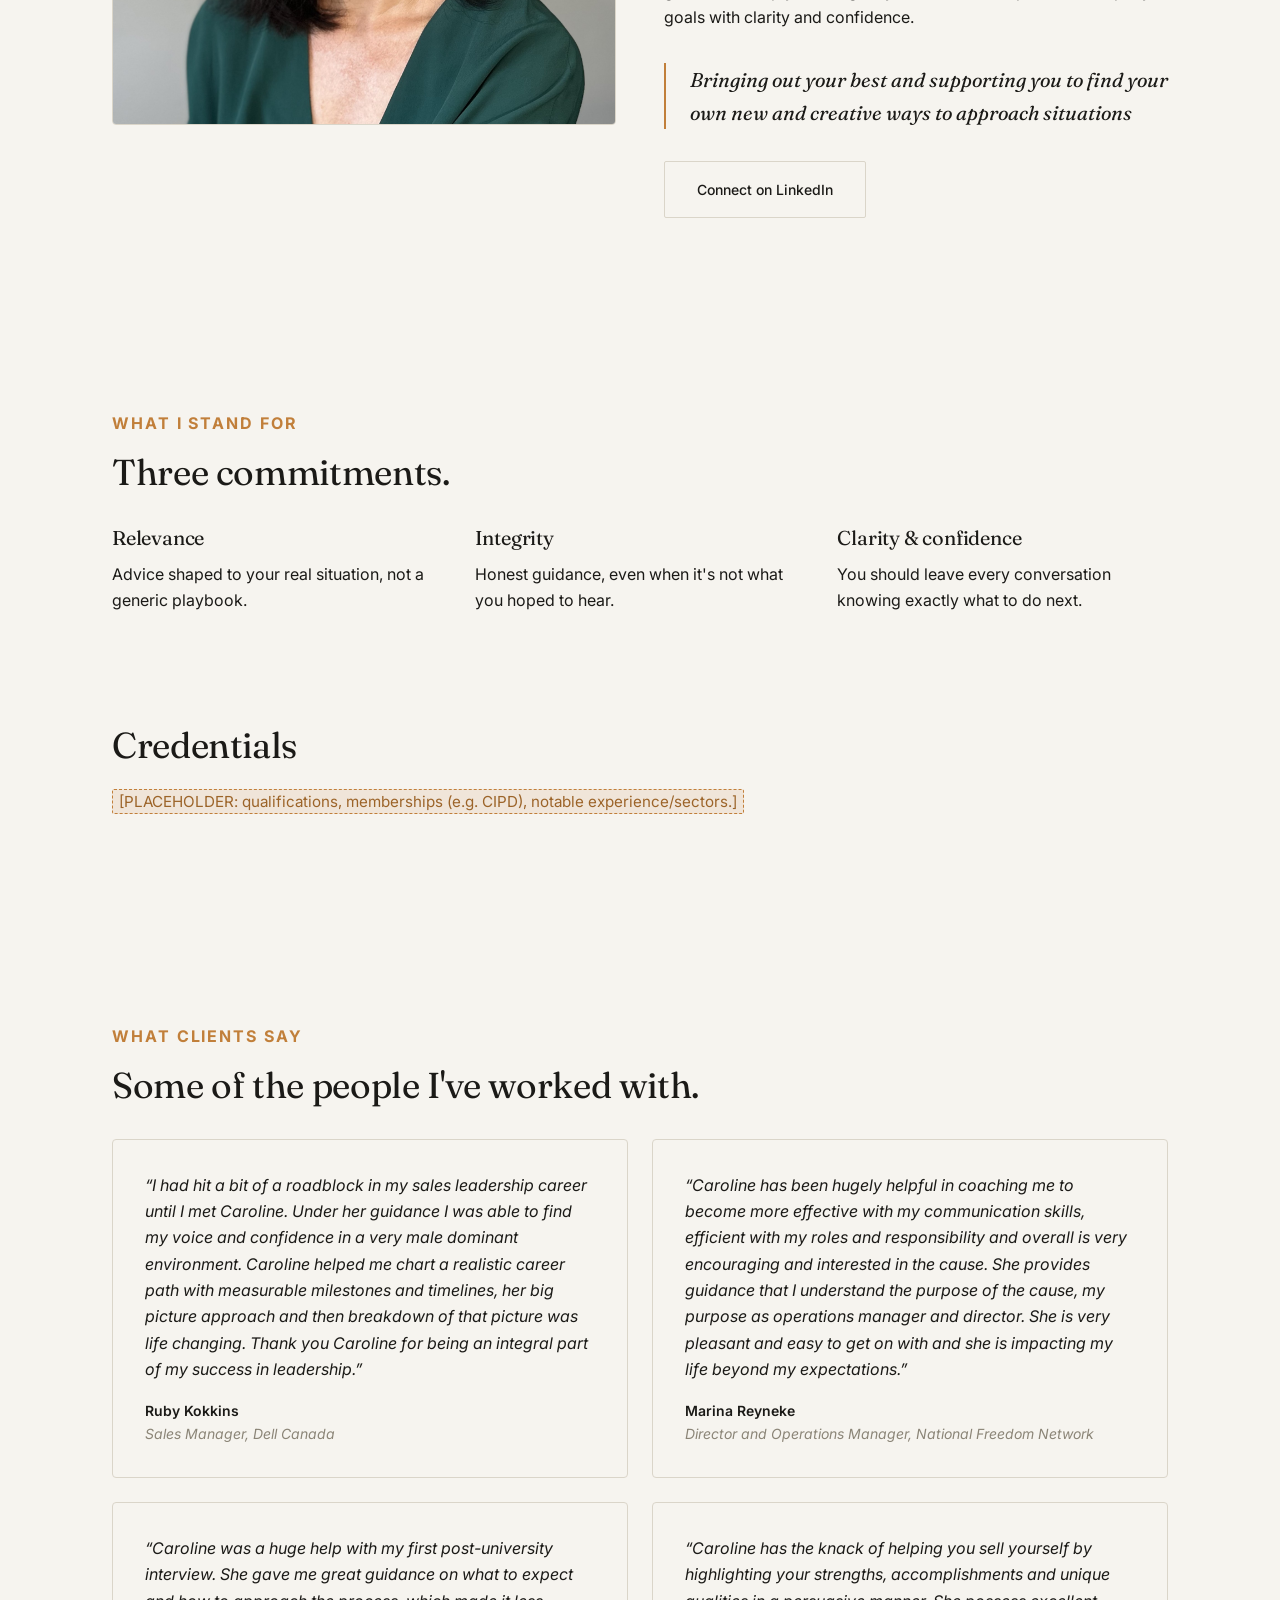
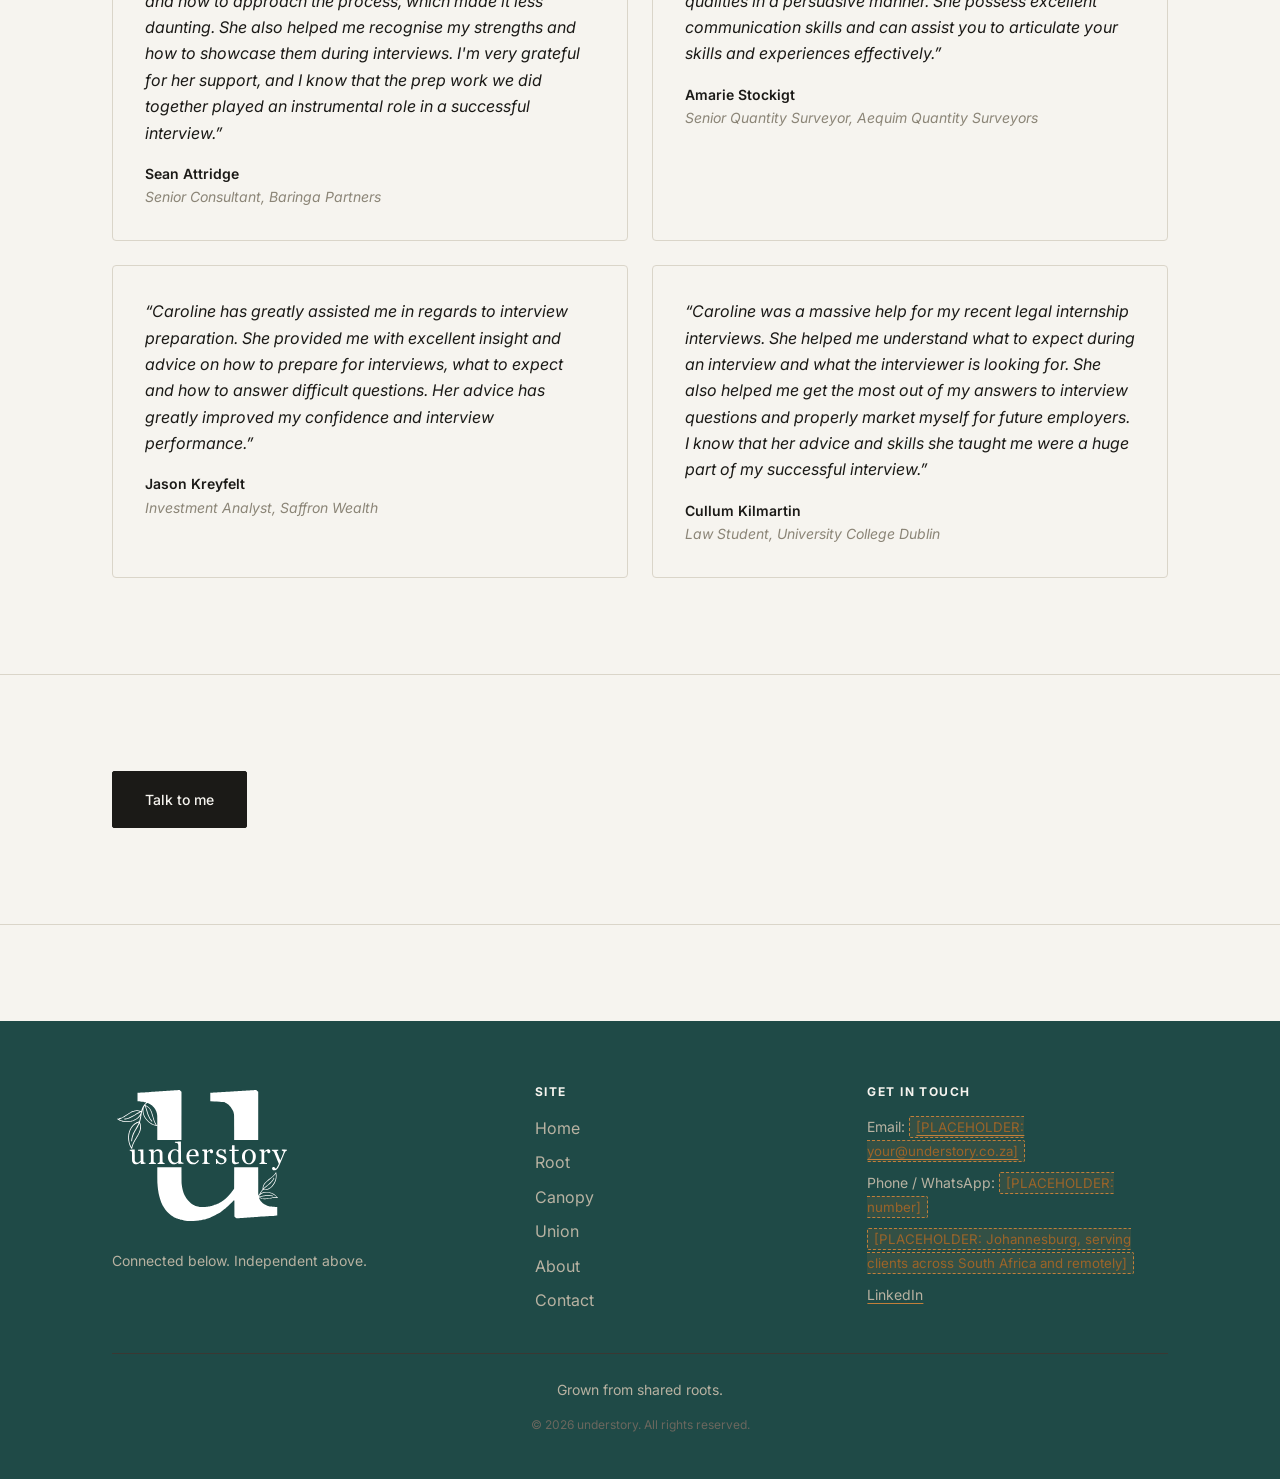
==== commit 0b11b3f1: "Wording changes" ====
--- a/about.html
+++ b/about.html
@@ -69,7 +69,7 @@
           <img class="philosophy-logo" src="images/logo/understory-logo-white.svg" width="1439" height="1124" loading="lazy" alt="understory logo">
         </div>
         <p>In a forest, an underground network connects the root systems of separate trees, moving water, nutrients, and stress signals between them, even between different species. Above ground, neighbouring tree crowns stop just short of touching, called crown shyness, leaving gaps that let light reach the forest floor.</p>
-        <p>Understory is built on the core principles of shared infrastructure below, and respected space above.</p>
+        <p>Understory is built on the core principles of how investing in the strength of the roots and the underground network directly determines the reach and potential of the trees and the forest.</p>
       </div>
       <div class="split-media">
         <figure class="photo-block" style="margin:0;">
@@ -94,8 +94,7 @@
       <h2>Hi, I'm Caroline.</h2>
       <p>I am an HR professional based in South Africa with experience that spans consulting, coaching, organisational development, and HR strategy.</p>
       <p>My corporate expertise includes managing complex HR projects and developing HR strategy, leadership development and HR process redesign. I have worked in complex corporate environments as well as the NGO and small business domain.</p>
-      <p>I have helped many students, graduates, and professionals achieve their goals by providing them with resourceful insight on how to construct an impactful CV and perform well in interviews. My coaching is based on extensive experience in HR and my deep interest in people, and how to encourage their potential.</p>
-      <p>With a fervent belief that small, consistent changes in preparation, practice, and systems coaching can maximise your individual and the company's potential, I bring an honest approach to help you navigate your career and workplace goals.</p>
+      <p>I have helped many students, graduates, and professionals achieve their goals by providing them with resourceful insight on how to construct an impactful CV and communicate effectively in interviews. My coaching is based on extensive experience in HR and my deep interest in people, and how to encourage their potential.</p>
       <p>I believe that a consistent approach, in how you initiate, prepare, practise, and build your systems, can make a big difference to both individual and business success. Through practical coaching and guidance, I help you navigate your career, workplace or company's goals with clarity and confidence.</p>
       <blockquote style="border-left:2px solid var(--color-accent); padding-left:var(--space-3); font-family:var(--font-display); font-style:italic; font-size:var(--text-lg); margin:var(--space-4) 0;">
         Bringing out your best and supporting you to find your own new and creative ways to approach situations
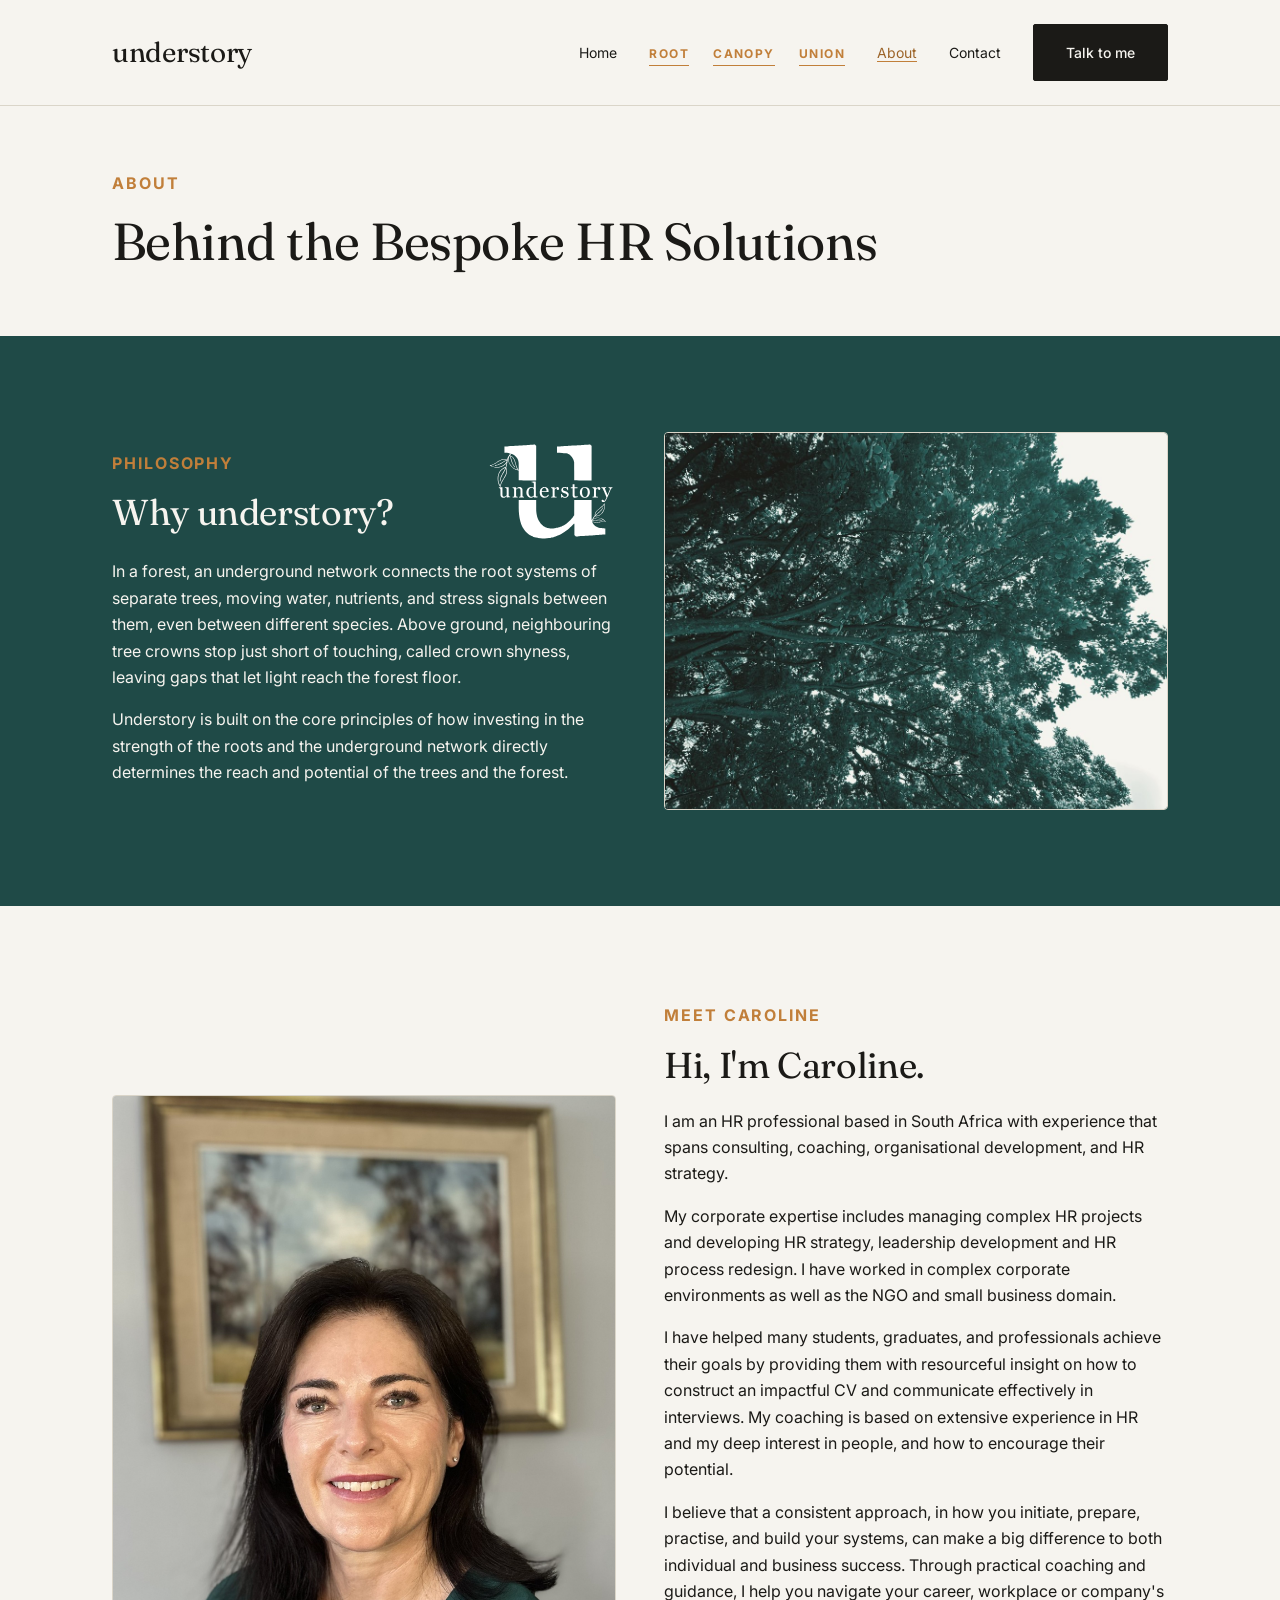
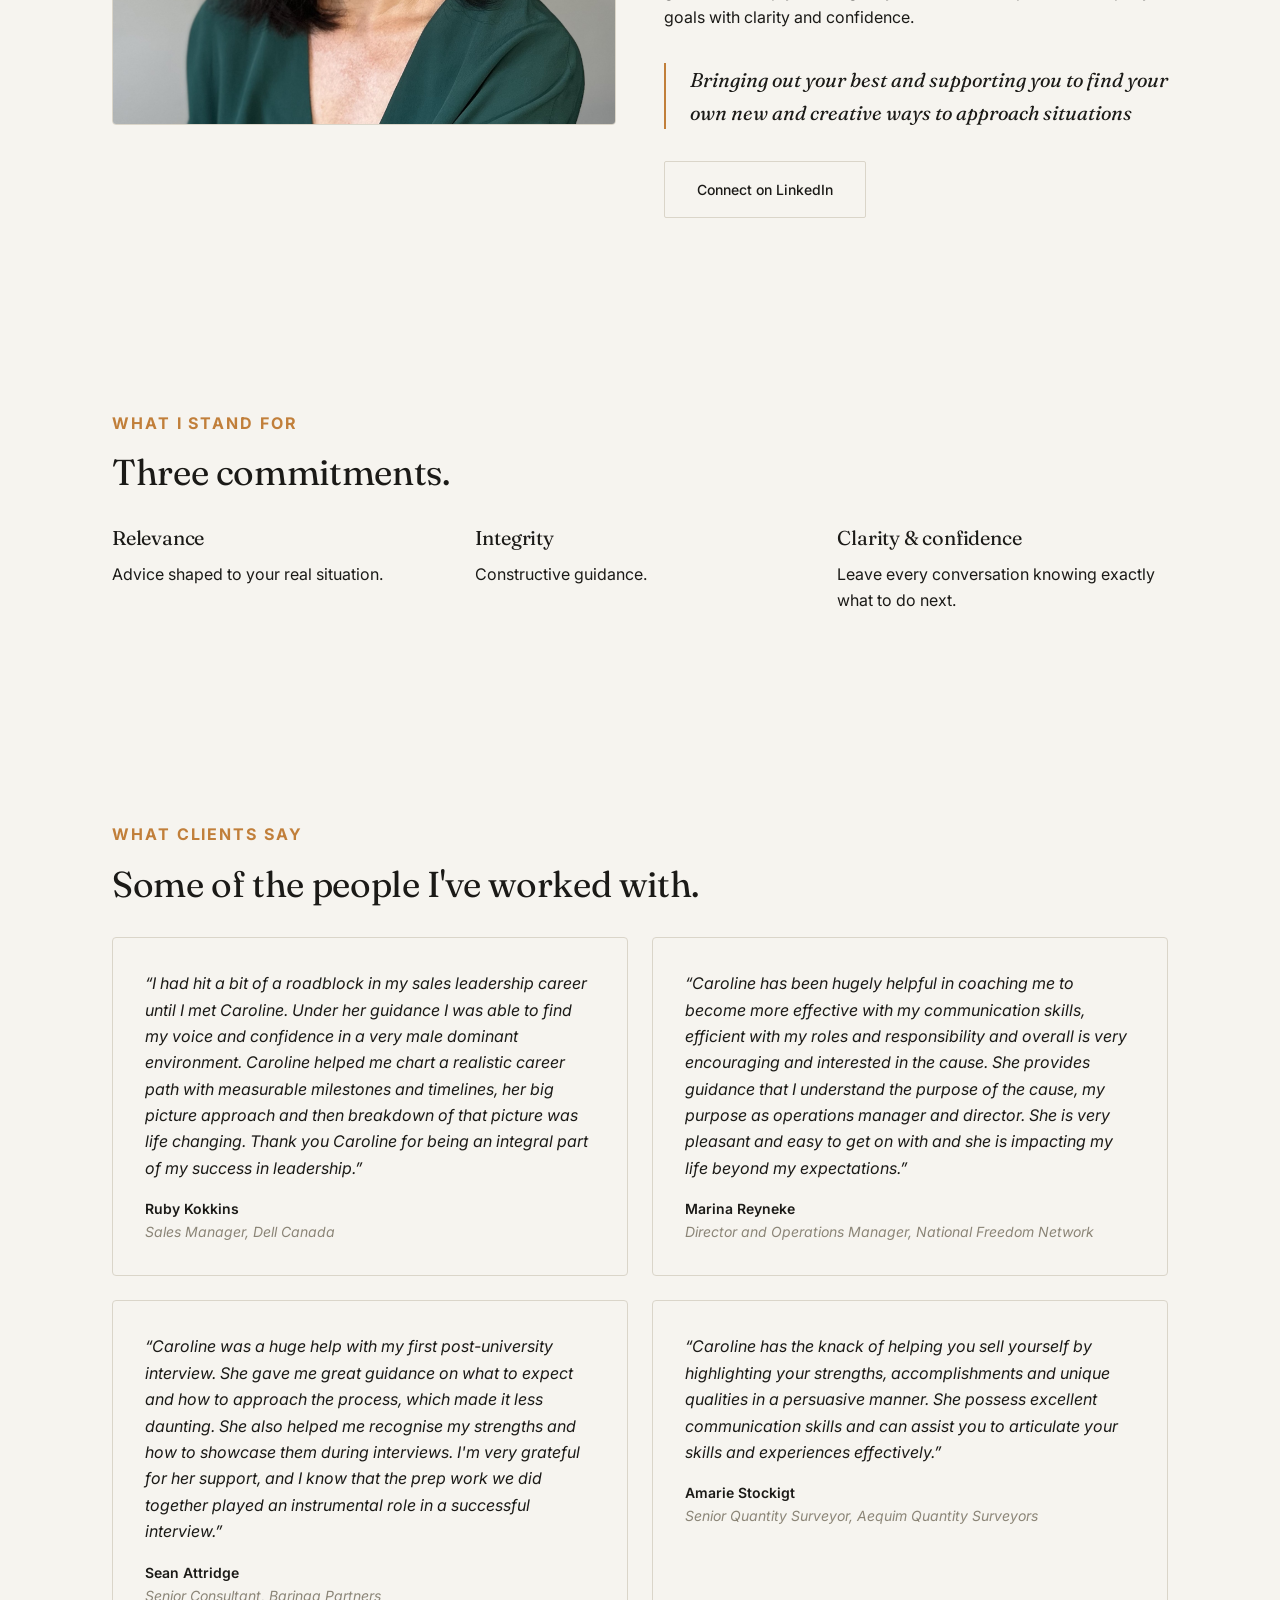
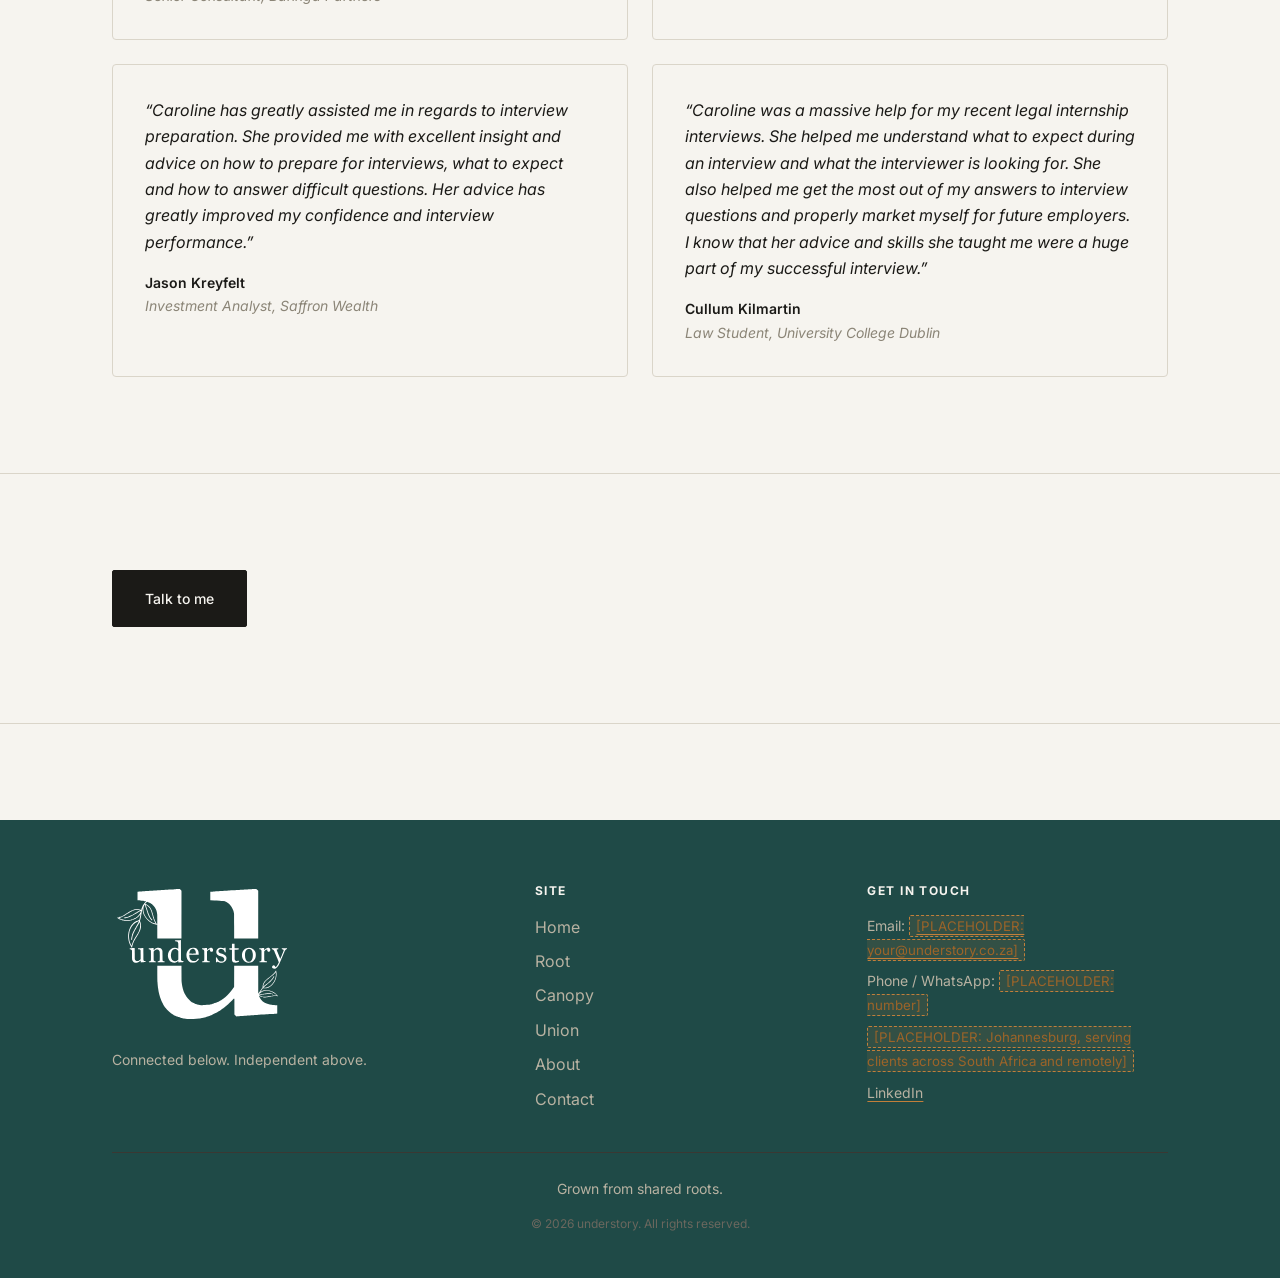
==== commit f497ace1: "remove credentials section" ====
--- a/about.html
+++ b/about.html
@@ -109,23 +109,17 @@
     <div class="value-props">
       <div class="value-prop">
         <h3>Relevance</h3>
-        <p>Advice shaped to your real situation, not a generic playbook.</p>
+        <p>Advice shaped to your real situation.</p>
       </div>
       <div class="value-prop">
         <h3>Integrity</h3>
-        <p>Honest guidance, even when it's not what you hoped to hear.</p>
+        <p>Constructive guidance.</p>
       </div>
       <div class="value-prop">
         <h3>Clarity &amp; confidence</h3>
-        <p>You should leave every conversation knowing exactly what to do next.</p>
-      </div>
-    </div>
-  </section>
-
-  <!-- Credentials -->
-  <section class="container" style="padding-top:0;">
-    <h2>Credentials</h2>
-    <p><span class="needs-text">[PLACEHOLDER: qualifications, memberships (e.g. CIPD), notable experience/sectors.]</span></p>
+        <p>Leave every conversation knowing exactly what to do next.</p>
+      </div>
+    </div>
   </section>
 
   <!-- Testimonials -->
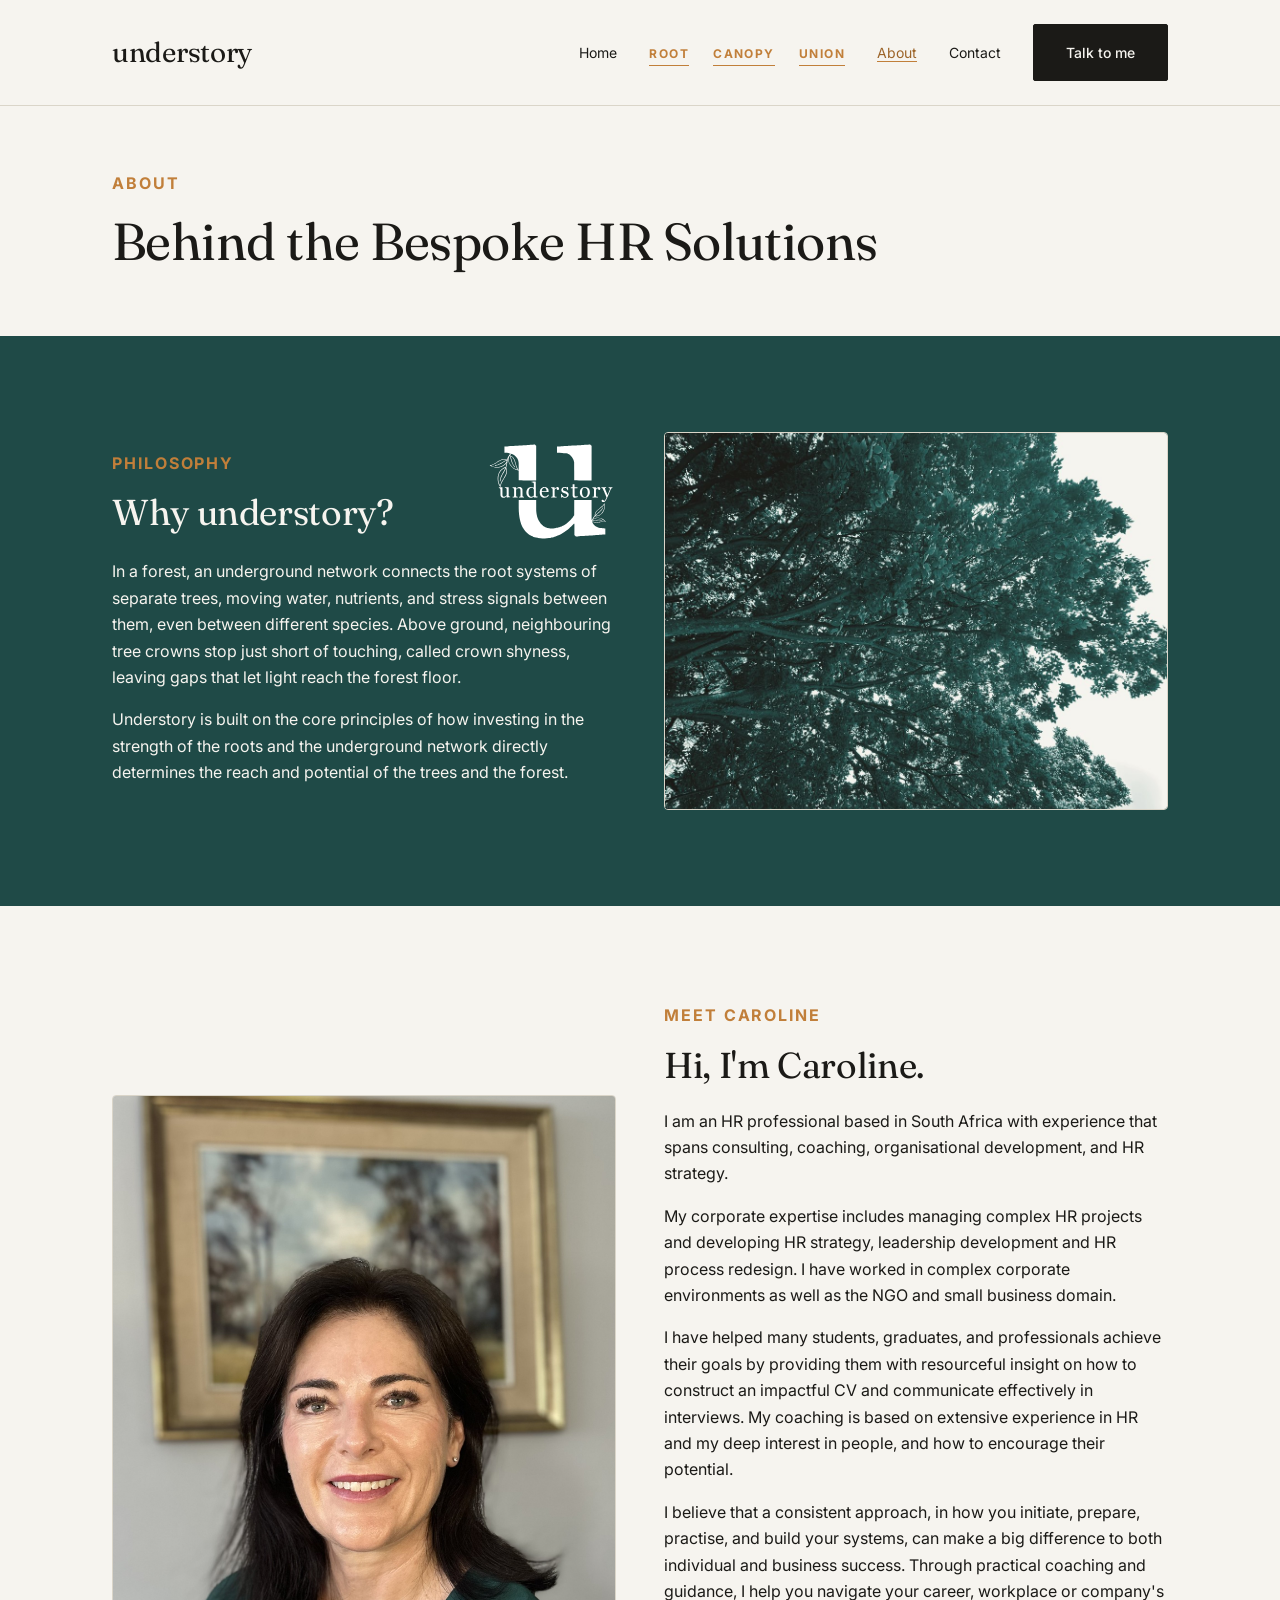
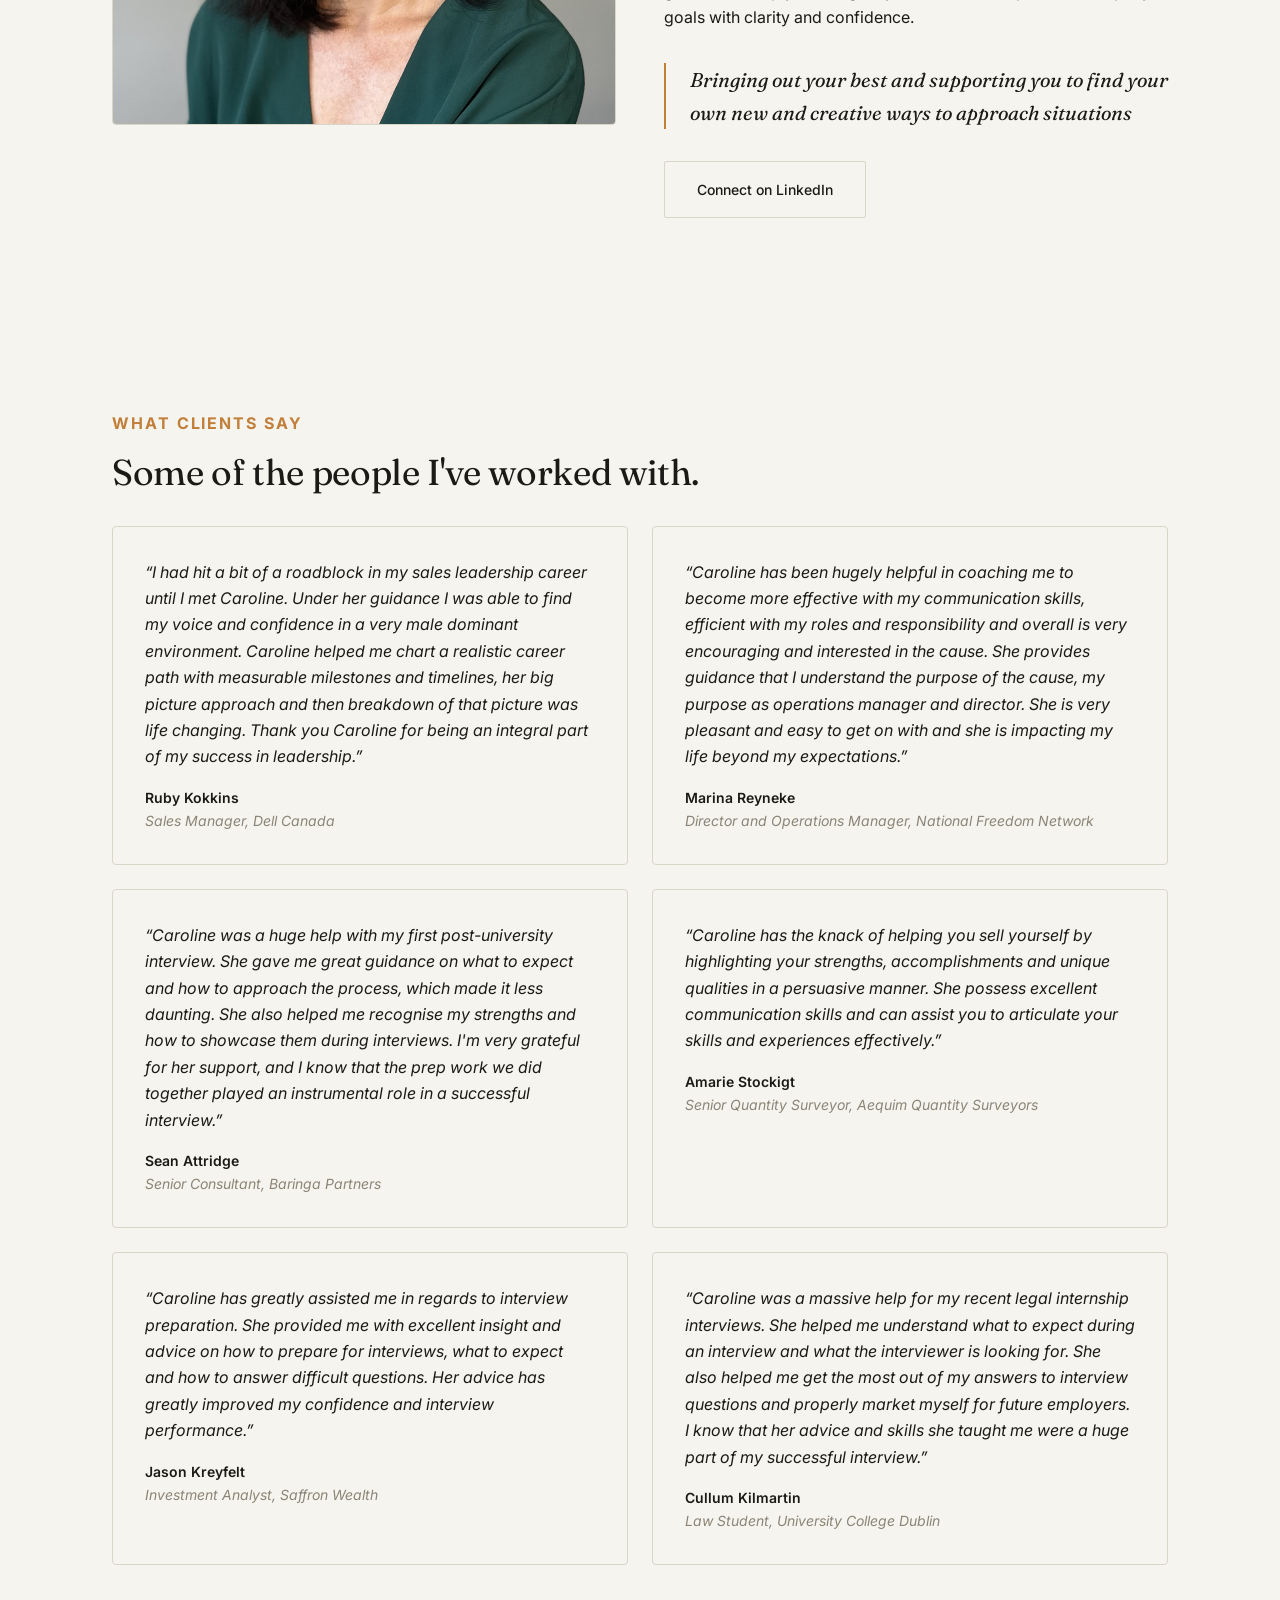
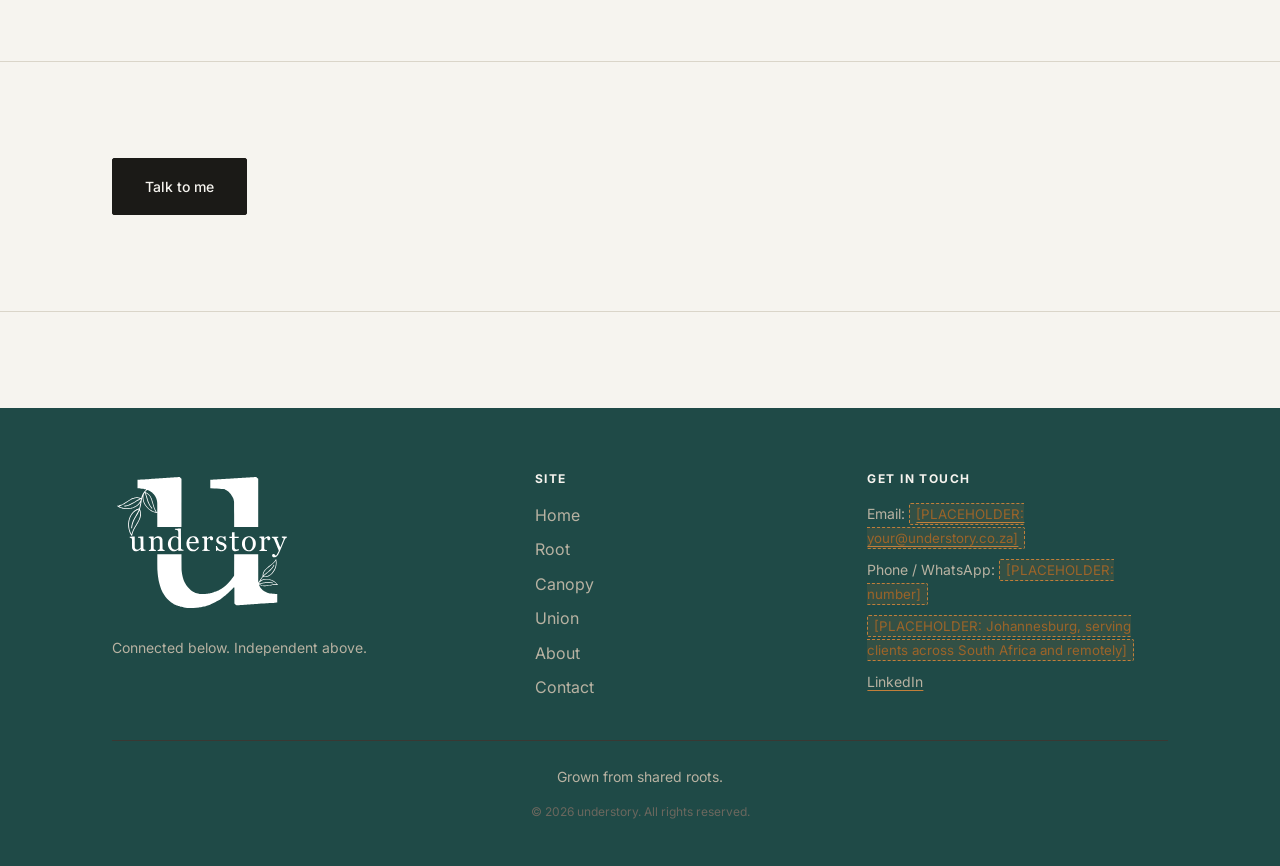
==== commit 582c6c9b: "Remove 'what I stand for' section" ====
--- a/about.html
+++ b/about.html
@@ -103,25 +103,6 @@
     </div>
   </section>
 
-  <!-- What I stand for -->
-  <section class="container">
-    <div class="section-heading"><span class="eyebrow">What I stand for</span><h2>Three commitments.</h2></div>
-    <div class="value-props">
-      <div class="value-prop">
-        <h3>Relevance</h3>
-        <p>Advice shaped to your real situation.</p>
-      </div>
-      <div class="value-prop">
-        <h3>Integrity</h3>
-        <p>Constructive guidance.</p>
-      </div>
-      <div class="value-prop">
-        <h3>Clarity &amp; confidence</h3>
-        <p>Leave every conversation knowing exactly what to do next.</p>
-      </div>
-    </div>
-  </section>
-
   <!-- Testimonials -->
   <section class="container" id="testimonials">
     <div class="section-heading"><span class="eyebrow">What clients say</span><h2>Some of the people I've worked with.</h2></div>
